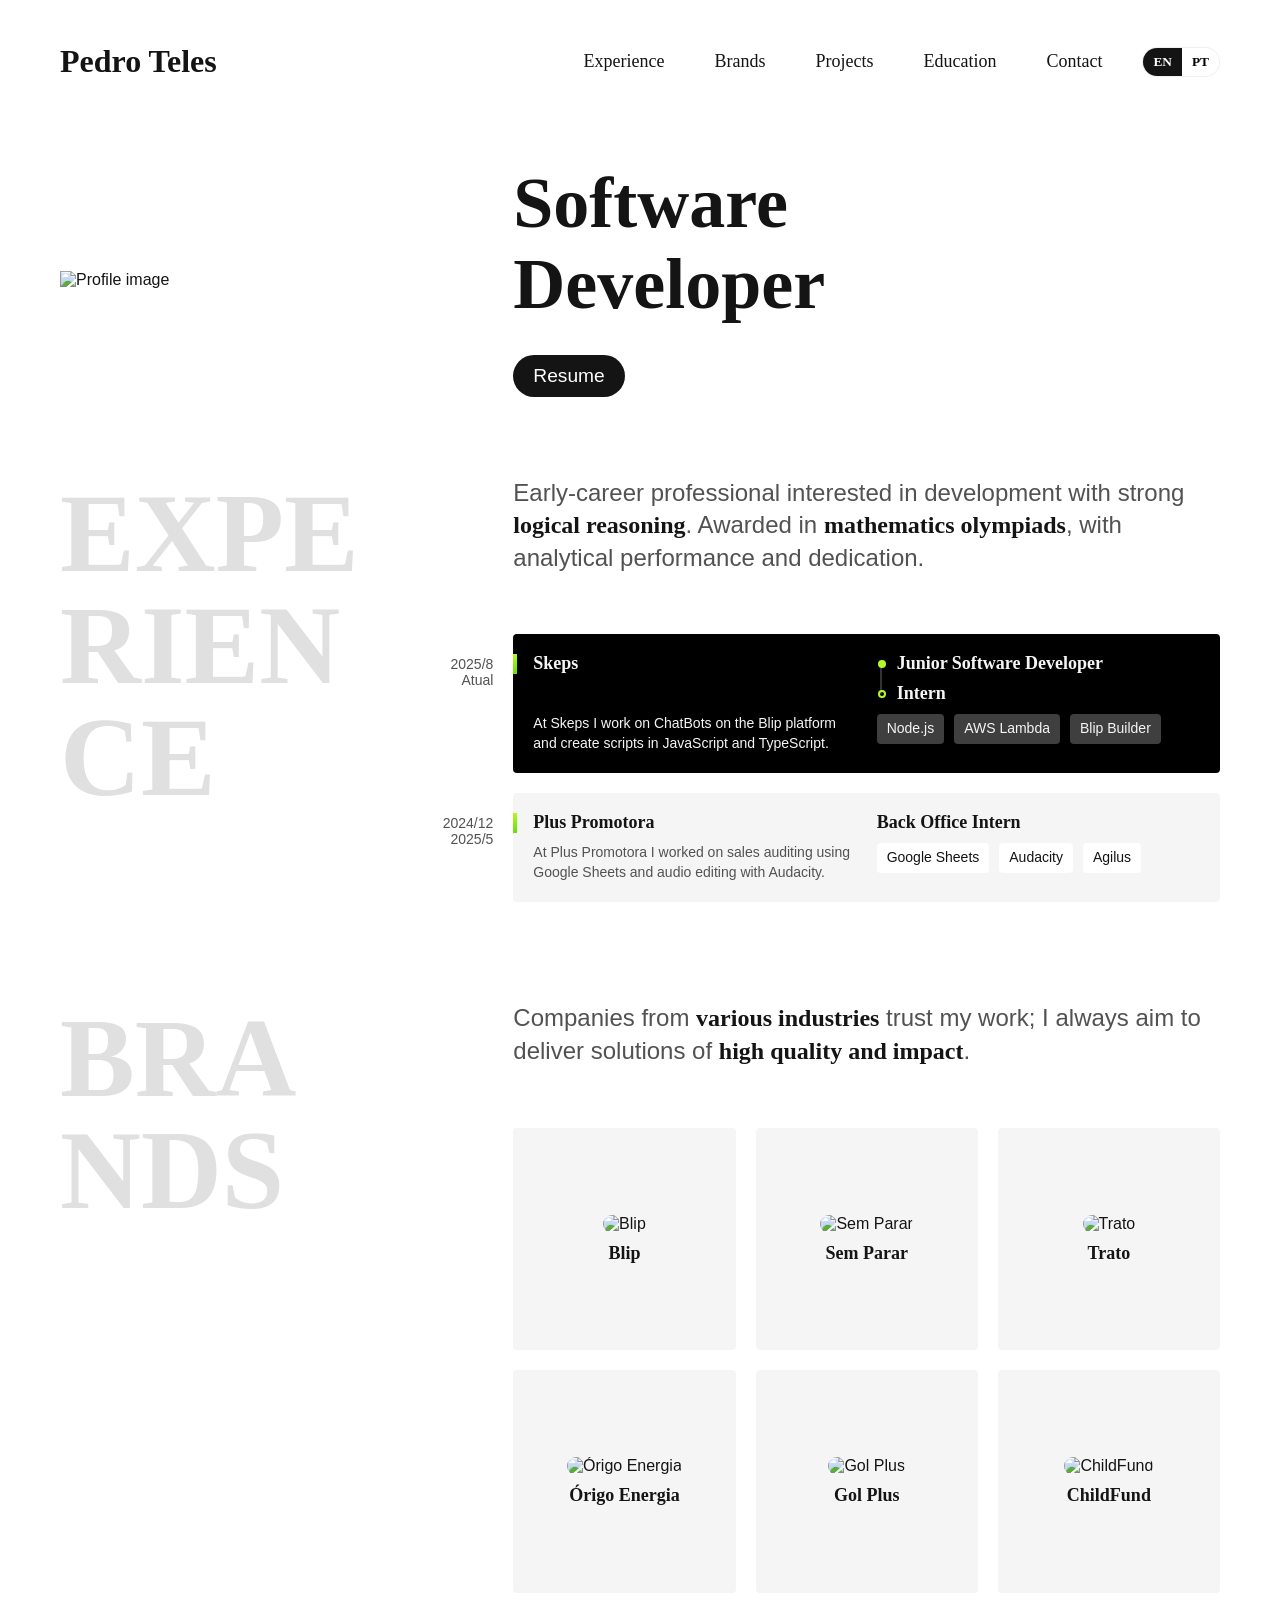
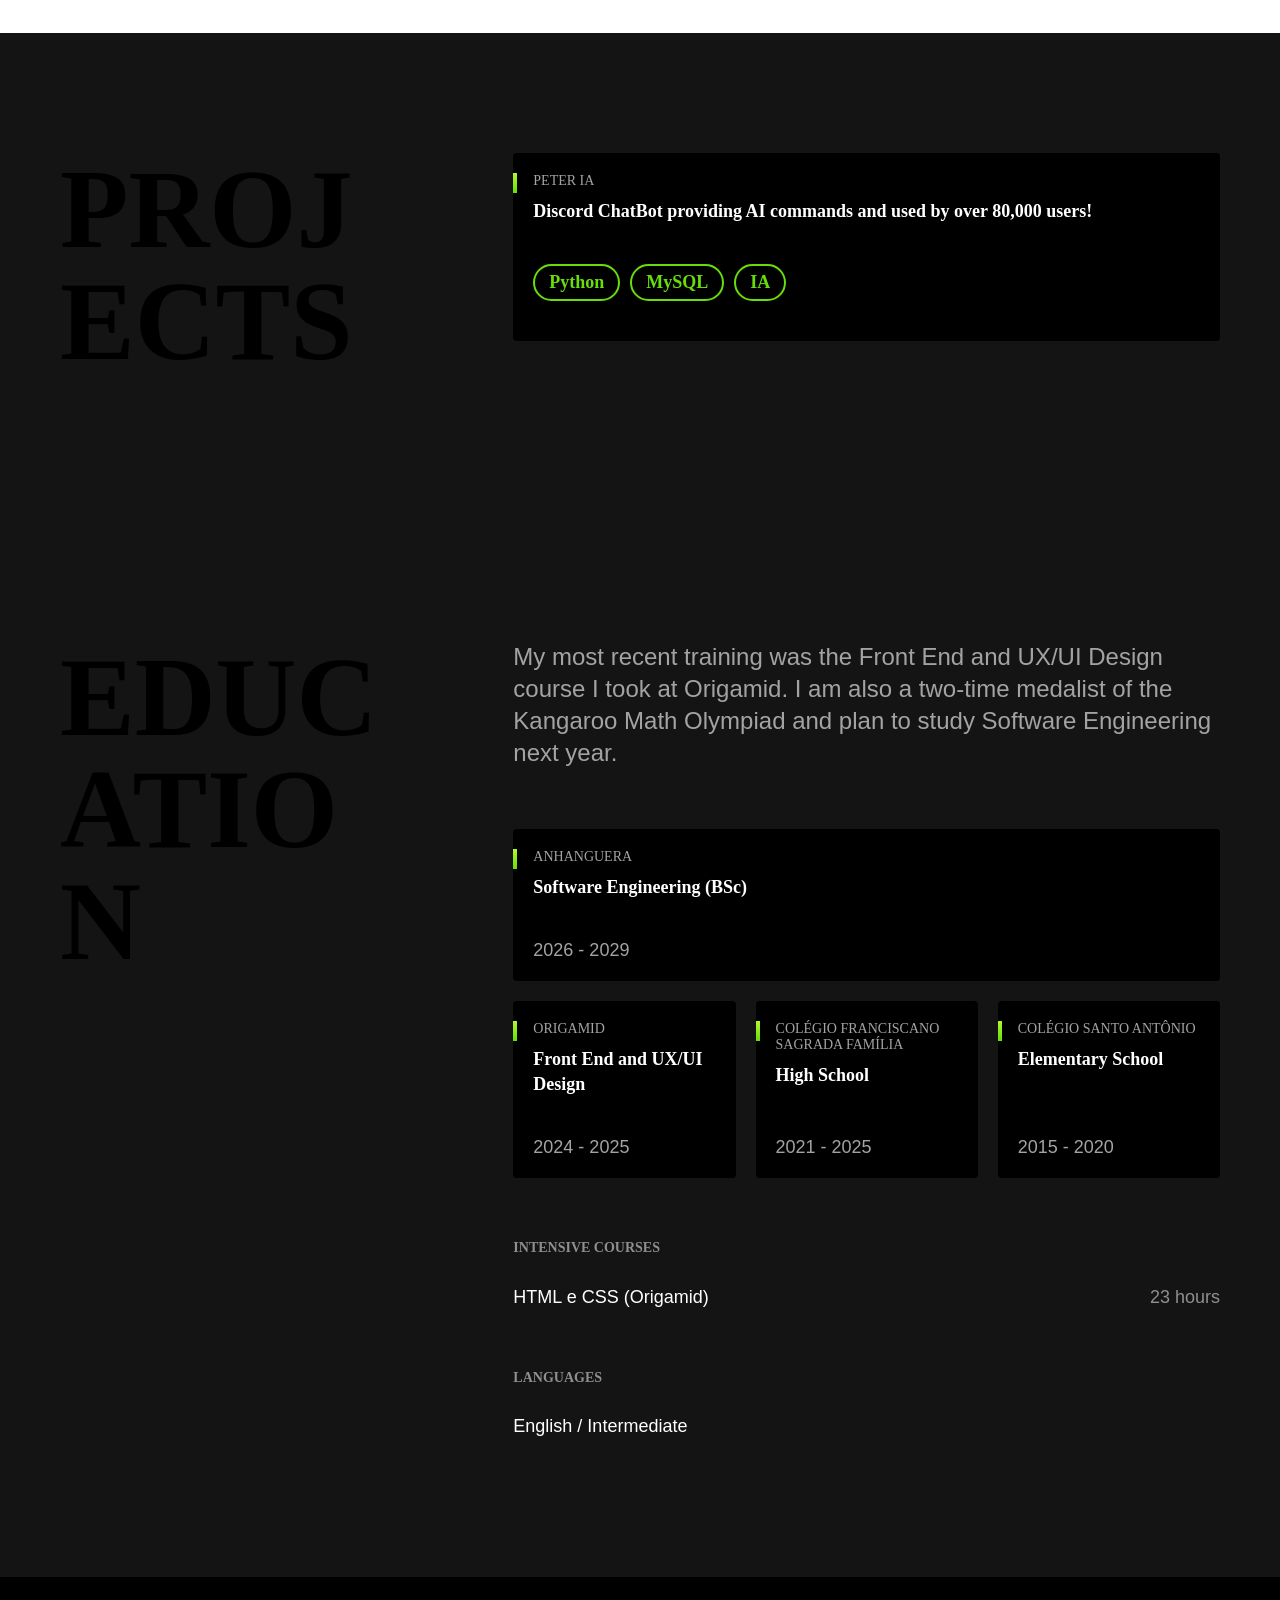
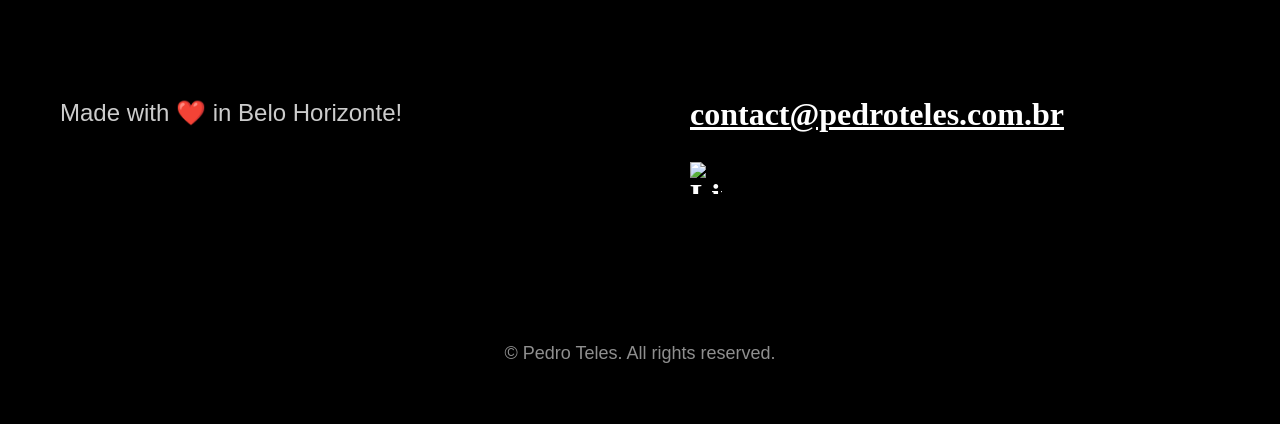
==== index.html @ 67219a02 "Add language toggle and translations" ====
<!DOCTYPE html>
<html>

<head>
    <meta charset="UTF-8">
    <meta name="viewport" content="width=device-width, initial-scale=1.0">
    <title>Pedro Teles | Software Developer</title>
    <link rel="stylesheet" href="css/style.min.css">

    <meta name="description" content="Software Developer. Awarded in math olympiads, with strong logical reasoning.">
    <link rel="icon" href="favicon.svg" type="image/svg+xml">

    <meta property="og:title" content="Pedro Teles | Software Developer">
    <meta property="og:description" content="Software Developer. Awarded in math olympiads, with strong logical reasoning.">
    <meta property="og:image" content="https://pedroteles.is-a.dev/img/perfil.png">
    <meta property="og:type" content="website">
    <meta property="og:url" content="https://pedroteles.is-a.dev/">
</head>

<body>
    <header class="header">
        <h1>Pedro Teles</h1>
        <div class="header-right">
            <nav>
                <ul class="nav-list">
                    <li>
                        <a href="#experiencia" data-i18n="nav.experience"><strong>Experience</strong></a>
                    </li>
                    <li>
                        <a href="#marcas" data-i18n="nav.brands"><strong>Brands</strong></a>
                    </li>
                    <li>
                        <a href="#projetos" data-i18n="nav.projects"><strong>Projects</strong></a>
                    </li>
                    <li>
                        <a href="#formacao" data-i18n="nav.education"><strong>Education</strong></a>
                    </li>
                    <li>
                        <a href="#contato" data-i18n="nav.contact"><strong>Contact</strong></a>
                    </li>
                </ul>
            </nav>
            <div class="lang-toggle" id="lang-toggle" role="group" aria-label="Language switch">
                <button class="lang-btn active" data-lang="en">EN</button>
                <button class="lang-btn" data-lang="pt">PT</button>
            </div>
        </div>
    </header>
    <main class="introducao container">
        <img src="img/perfil.png" alt="Profile image" loading="lazy">
        <div>
            <h1 data-i18n="main.title">Software<br>Developer</h1>
            <a href="https://drive.google.com/file/d/1AJS_WCPzaQ4J-WjJUVC1leOzjtqF3t0D/view" class="botao-principal" target="_blank" rel="noopener noreferrer" data-i18n="resume.button">Resume</a>
        </div>
    </main>
    <section class="experiencia container" id="experiencia" aria-label="Experience">
        <h2 class="subtitulo" data-i18n="experience.subtitle">Experience</h2>
        <div>
            <p class="experiencia-texto" data-i18n="experience.p1">Early-career professional interested in development with strong <strong>logical reasoning</strong>. Awarded in <strong>mathematics olympiads</strong>, with analytical performance and dedication.</p>
            <div class="empresa-par">
                <span class="empresa-par-ano">2025/8<span class="ano-separator"></span>Atual</span>
                <h3 class="empresa-par-titulo">Skeps</h3>
                <div class="cargos-lista">
                    <div class="cargo-item">
                        <span class="cargo-titulo" data-i18n="skeps.role1">Junior Software Developer</span>
                    </div>
                    <div class="cargo-item anterior">
                        <span class="cargo-titulo" data-i18n="skeps.role2">Developer</span>
                    </div>
                </div>
                <p class="empresa-par-texto" data-i18n="skeps.p">At Skeps I work on ChatBots on the Blip platform and create scripts in JavaScript and TypeScript.</p>
                <ul class="empresa-par-habilidades">
                    <li>Node.js</li>
                    <li>AWS Lambda</li>
                    <li>Blip Builder</li>
                </ul>
            </div>
            <div class="empresa-impar">
                <span class="empresa-impar-ano">2024/12<span class="ano-separator"></span>2025/5</span>
                <h3 class="empresa-impar-titulo">Plus Promotora</h3>
                <span class="empresa-impar-titulo" data-i18n="plus.role">Estagiário Back Office</span>
                <p class="empresa-impar-texto" data-i18n="plus.p">At Plus Promotora I worked on sales auditing using Google Sheets and audio editing with Audacity.</p>
                <ul class="empresa-impar-habilidades">
                    <li>Google Sheets</li>
                    <li>Audacity</li>
                    <li>Agilus</li>
                </ul>
            </div>
        </div>
    </section>
    <section class="marcas container" id="marcas" aria-label="Marcas">
        <h2 class="subtitulo" data-i18n="brands.subtitle">Brands</h2>
        <div class="marcas-container">
            <p class="marcas-texto" data-i18n="brands.p">Companies from <strong>various industries</strong> trust my work; I always aim to deliver solutions of <strong>high quality and impact</strong>.</p>
            <ul class="marcas-lista">
                <li>
                    <img src="img/brands/blip.png" alt="Blip">
                    <p>Blip</p>
                </li>
                <li>
                    <img src="img/brands/semparar.png" alt="Sem Parar">
                    <p>Sem Parar</p>
                </li>
                <li>
                    <img src="img/brands/trato.png" alt="Trato">
                    <p>Trato</p>
                </li>
                <li>
                    <img src="img/brands/origoenergia.png" alt="Órigo Energia">
                    <p>Órigo Energia</p>
                </li>
                <li>
                    <img src="img/brands/golplus.png" alt="Gol Plus">
                    <p>Gol Plus</p>
                </li>
                <li>
                    <img src="img/brands/childfund.png" alt="ChildFund">
                    <p>ChildFund</p>
                </li>
            </ul>
        </div>
    </section>
    <section class="projetos" id="projetos" aria-label="Formação">
        <div class="projetos-container container">
            <h2 class="subtitulo" data-i18n="projects.subtitle">Projects</h2>
            <div>
                <ul class="projetos-lista">
                    <li class="projetos-item">
                        <span class="projetos-nome">Peter IA</span>
                        <h3 class="projetos-curso" data-i18n="project.peter.desc">Discord ChatBot providing AI commands and used by over 80,000 users!</h3>
                        <div class="projetos-linguagens">
                            <span class="projetos-linguagem">Python</span>
                            <span class="projetos-linguagem">MySQL</span>
                            <span class="projetos-linguagem">IA</span>
                        </div>
                        <a href="https://peteria.xyz" target="_blank" rel="noopener noreferrer"
                            class="projetos-site-link">
                            <img src="img/link.png" alt="Ícone de site" class="projetos-site-icon">
                        </a>
                    </li>
                </ul>
            </div>
        </div>
    </section>
    <section class="formacao" id="formacao" aria-label="Formação">
        <div class="formacao-container container">
            <h2 class="subtitulo" data-i18n="education.subtitle">Education</h2>
            <div>
                <p class="formacao-texto" data-i18n="formation.p">My most recent training was the Front End and UX/UI Design course I took at Origamid. I am also a two-time medalist of the Kangaroo Math Olympiad and plan to study Software Engineering next year.</p>
                <ul class="formacao-lista">
                    <li class="formacao-item anhanguera">
                        <span class="formacao-nome">Anhanguera</span>
                        <h3 class="formacao-curso">Software Engineering (BSc)</h3>
                        <span class="formacao-ano">2026 - 2029</span>
                    </li>
                    <li class="formacao-item">
                        <span class="formacao-nome">Origamid</span>
                        <h3 class="formacao-curso">Front End and UX/UI Design</h3>
                        <span class="formacao-ano">2024 - 2025</span>
                    </li>
                    <li class="formacao-item">
                        <span class="formacao-nome">Colégio Franciscano Sagrada Família</span>
                        <h3 class="formacao-curso" data-i18n="education.highschool">Ensino Médio</h3>
                        <span class="formacao-ano">2021 - 2025</span>
                    </li>
                    <li class="formacao-item">
                        <span class="formacao-nome">Colégio Santo Antônio</span>
                        <h3 class="formacao-curso" data-i18n="education.elementary">Ensino Fundamental</h3>
                        <span class="formacao-ano">2015 - 2020</span>
                    </li>
                </ul>

                <div class="formacao-extra">
                    <div class="cursos">
                        <h3 data-i18n="courses.title">Intensive Courses</h3>
                        <ul>
                            <li>HTML e CSS (Origamid) <span data-i18n="course.hours">23 horas</span></li>
                        </ul>
                    </div>
                    <div class="idiomas">
                        <h3 data-i18n="languages.title">Languages</h3>
                        <ul>
                            <li data-i18n="language.english">English <span>/ Intermediate</span></li>
                        </ul>
                    </div>
                </div>
            </div>
        </div>
    </section>
    <footer class="footer" id="contato">
        <div class="footer-container">
            <p class="footer-texto" data-i18n="footer.made">Made with ❤️ in Belo Horizonte!</p>
            <ul class="footer-contato">
                <li><a href="mailto:contato@pedroteles.com.br" data-i18n="contact.email">contato@pedroteles.com.br</a></li>
                <li><a href="https://www.linkedin.com/in/pedrotelesh" target="_blank"><img src="img/linkedin.svg" alt="LinkedIn"></a></li>
            </ul>
            <p class="footer-copy" data-i18n="footer.copy">© <span id="ano-atual"></span> Pedro Teles. All rights reserved.</p>
        </div>
    </footer>
    <script src="js/lang.js"></script>
    <script>
        document.getElementById('ano-atual').innerText = new Date().getFullYear();
    </script>
</body>

</html>
---- css/style.min.css ----
html{scroll-behavior:smooth}@font-face{font-family:Wittgenstein;src:url('../font/Wittgenstein.ttf') format('truetype');font-weight:400;font-style:normal}@font-face{font-family:'Fira Sans';src:url('../font/FiraSans-Regular.ttf') format('truetype');font-weight:400;font-style:normal}*{box-sizing:border-box}body{margin:0;font-family:"Fira Sans",Arial,sans-serif;color:#141414}.cargo-titulo,.empresa-impar-ano::before,.empresa-impar-titulo,.empresa-par-ano::before,.empresa-par-titulo,.footer-contato li,.formacao-nome,.marcas-lista p,.projetos-linguagem,.projetos-nome,b,h1,h2,h3,strong{font-family:Wittgenstein,serif}h1,h2,h3,p{margin:0}ul{margin:0;padding:0;list-style:none}img{max-width:100%;height:auto;display:block}a{text-decoration:none;color:inherit}.container{max-width:1200px;padding:40px 20px;margin:0 auto;display:grid;grid-template-columns:1fr 2fr;gap:100px}.subtitulo{font-size:7rem;word-break:break-all;line-height:1;text-transform:uppercase;max-width:6ch}@media (max-width:768px){.subtitulo{font-size:3rem;word-break:keep-all;line-height:1;text-transform:capitalize;max-width:initial!important}.container{grid-template-columns:1fr;gap:40px}}.header{max-width:1200px;padding:40px 20px;display:flex;justify-content:space-between;align-items:center;margin:0 auto}.nav-list{display:flex;flex-wrap:wrap;gap:10px;justify-content:center}.nav-list a{font-family:Wittgenstein,serif;font-size:1.125rem;line-height:1.3;padding:10px 20px;display:block;position:relative}.nav-list a::after{content:'';display:block;height:2px;width:0;background:#141414;margin-top:4px;transition:.3s;position:absolute;bottom:0;left:20px}.nav-list a:hover::after{width:calc(100% - 40px)}@media (max-width:768px){.header{flex-direction:column;gap:40px;padding:20px}.header a{background-color:#f5f5f5;border-radius:4px}}.introducao{align-items:center}.introducao h1{font-size:4.5rem;line-height:1.125;margin-bottom:30px;position:relative}.introducao h1::before{content:'';z-index:-1;display:block;width:130px;height:100px;position:absolute;top:-15px;left:-40px;background:url('../img/detalhe.svg') no-repeat center}.introducao p{font-size:1.4rem;color:#525252}.botao-principal{display:inline-block;padding:10px 20px;background-color:#141414;color:#fff;border-radius:2rem;font-size:1.2rem;transition:background-color .3s ease}.botao-principal:hover{background-color:#333;transform:scale(1.05);transition:all .3s ease}@media (max-width:1000px){.introducao h1{font-size:3rem}}@media (max-width:768px){.introducao{grid-template-columns:repeat(2,1fr);gap:40px}.introducao h1{font-size:2rem}.introducao h1::before{width:30px;height:10px;left:0}}@media (max-width:468px){.introducao{grid-template-columns:1fr}.introducao img{display:none}}.experiencia .subtitulo{color:#e0e0e0}.experiencia-texto{font-size:1.5rem;line-height:1.333;margin-bottom:60px;max-width:60ch;color:#525252}.experiencia-texto strong{color:#141414}.empresa-impar{display:grid;grid-template-columns:repeat(2,1fr);padding:20px;background:#f5f5f5;margin-bottom:20px;border-radius:4px;position:relative;gap:10px 20px}.empresa-impar::before{content:"";display:block;width:4px;height:20px;background:linear-gradient(#b6f829,#67dd0a);position:absolute;top:20px}.empresa-impar-ano{position:absolute;top:22px;left:-100px;color:#525252;font-size:.875rem;text-align:right;width:80px}.empresa-impar-titulo{font-size:1.125rem;line-height:1.1;font-weight:700}.empresa-impar-texto{font-size:.875rem;color:#525252;line-height:1.4}.empresa-impar-habilidades{display:flex;flex-wrap:wrap;gap:10px;align-content:start}.empresa-impar-habilidades li{font-size:.875rem;line-height:1.4;border-radius:4px;background:#fff;padding:5px 10px}.empresa-par{display:grid;grid-template-columns:repeat(2,1fr);padding:20px;background:#000;margin-bottom:20px;border-radius:4px;position:relative;gap:10px 20px}.empresa-par::before{content:"";display:block;width:4px;height:20px;background:linear-gradient(#b6f829,#67dd0a);position:absolute;top:20px}.empresa-par-ano{position:absolute;top:22px;left:-100px;color:#525252;font-size:.875rem;text-align:right;width:80px}.empresa-par-titulo{font-size:1.125rem;line-height:1.1;font-weight:700;color:#f5f5f5}.empresa-par-texto{font-size:.875rem;color:#f5f5f5;line-height:1.4}.empresa-par-habilidades{display:flex;flex-wrap:wrap;gap:10px;align-content:start}.empresa-par-habilidades li{font-size:.875rem;line-height:1.4;border-radius:4px;color:#f5f5f5;background:#3f3f3f;padding:5px 10px}.ano-separator{display:block}@media (max-width:768px){.ano-separator{display:inline}.ano-separator::before{content:" - "}.experiencia{grid-template-columns:1fr;gap:40px}.experiencia .subtitulo{color:#141414}.experiencia-texto{font-size:1.25rem}.empresa-impar-ano{position:initial;order:1;width:initial;text-align:start}.empresa-impar-ano::before{content:"Ano:";color:#141414;font-weight:700;margin-right:5px}.empresa-par-ano{position:initial;order:1;width:initial;color:#f5f5f5;text-align:start}.empresa-par-ano::before{content:"Ano:";color:#f5f5f5;font-weight:700;margin-right:5px}}@media (max-width:468px){.empresa-impar{grid-template-columns:1fr}.empresa-par{grid-template-columns:1fr}}.cargos-lista{display:flex;flex-direction:column;gap:10px;position:relative;padding-left:20px}.cargo-item{position:relative;display:flex;align-items:flex-start}.cargo-item::before{content:'';position:absolute;left:-19px;top:6px;width:4px;height:4px;background:#b6f829;border-radius:50%;border:2px solid #b6f829;box-sizing:content-box;z-index:1}.cargo-item:not(:last-child)::after{content:'';position:absolute;left:-16.5px;top:10px;height:calc(100% + 10px);width:2px;background:#333}.cargo-item.anterior::before{background:0 0}.cargo-titulo{font-size:1.125rem;font-weight:700;color:#f5f5f5;line-height:1.1}.marcas .subtitulo{max-width:5ch;color:#e0e0e0}.marcas-texto{font-size:1.5rem;line-height:1.333;margin-bottom:60px;max-width:60ch;color:#525252}.marcas-texto strong{color:#141414}.marcas-lista{display:grid;grid-template-columns:repeat(3,minmax(0,1fr));gap:20px;margin-top:40px;padding:0;width:100%}.marcas-lista li{background:#f5f5f5;padding:20px;border-radius:4px;display:flex;flex-direction:column;align-items:center;justify-content:center;aspect-ratio:1;text-align:center}.marcas-lista img{margin-bottom:10px;border-radius:12px;max-width:100%;height:auto;object-fit:cover;margin-left:auto;margin-right:auto}.marcas-lista p{font-size:1.125rem;font-weight:600;color:#141414}@media (max-width:768px){.marcas-lista{grid-template-columns:repeat(2,minmax(0,1fr));gap:10px}.marcas-lista li{padding:10px}.marcas-lista img{max-width:100%}.marcas-lista p{font-size:1rem;word-break:break-word}.marcas .subtitulo{color:#141414}}.formacao-container{padding:120px 20px;position:relative}.formacao-container::after{content:"";display:block;width:130px;height:100px;background:url('../img/detalhe.svg') no-repeat center;position:absolute;bottom:-50px;left:20px}.formacao{background:#141414;color:#fff}.formacao .subtitulo{max-width:6ch;color:#000}.formacao-texto{font-size:1.5rem;line-height:1.333;margin-bottom:60px;max-width:60ch;color:#a3a3a3}.formacao-texto strong{color:#fff}.formacao-lista{display:flex;flex-wrap:wrap;gap:20px;margin-bottom:60px}.formacao-item{flex:1;background:#000;padding:20px;border-radius:4px;display:flex;flex-direction:column}.formacao-item.anhanguera{flex:1 1 100%}.formacao-nome{font-size:.875rem;text-transform:uppercase;color:#a3a3a3;margin-bottom:10px;position:relative}.formacao-nome::before{content:"";display:block;width:4px;height:20px;background:linear-gradient(#b6f829,#67dd0a);position:absolute;left:-20px}.formacao-curso{flex:1;font-size:1.125rem;line-height:1.4;margin-bottom:40px}.formacao-ano{font-size:1.125rem;color:#a3a3a3}.cursos{margin-bottom:60px}.formacao-extra h3{font-size:.875rem;line-height:1.4;color:#8f8f8f;text-transform:uppercase;margin-bottom:30px;position:relative}.formacao-extra h3::before{content:"";display:block;width:24px;height:24px;position:absolute;left:-36px;top:-4px}.cursos h3::before{background:url('../img/cursos.svg') no-repeat center center}.idiomas h3::before{background:url('../img/idiomas.svg') no-repeat center center}.formacao-extra li{font-size:1.125rem;line-height:1.1;margin-bottom:20px}.formacao-extra span{color:#8f8f8f}.cursos li{display:flex;justify-content:space-between}@media (max-width:768px){.container{grid-template-columns:1fr;padding:60px 20px;gap:40px}.formacao .subtitulo{color:#fff}.formacao-texto{font-size:1.125rem}.formacao-extra h3::before{position:initial;margin-bottom:10px}}.projetos-container{padding:120px 20px;position:relative}.projetos{background:#141414;color:#fff}.projetos .subtitulo{max-width:6ch;color:#000}.projetos-texto{font-size:1.5rem;line-height:1.333;margin-bottom:60px;max-width:60ch;color:#a3a3a3}.projetos-texto strong{color:#fff}.projetos-lista{display:flex;flex-wrap:wrap;gap:20px;margin-bottom:60px}.projetos-item{flex:1;background:#000;padding:20px;border-radius:4px;display:flex;flex-direction:column}.projetos-nome{font-size:.875rem;text-transform:uppercase;color:#a3a3a3;margin-bottom:10px;position:relative}.projetos-nome::before{content:"";display:block;width:4px;height:20px;background:linear-gradient(#b6f829,#67dd0a);position:absolute;left:-20px}.projetos-curso{flex:1;font-size:1.125rem;line-height:1.4;margin-bottom:40px}.projetos-ano{font-size:1.125rem;color:#a3a3a3}@media (max-width:768px){.container{grid-template-columns:1fr;padding:60px 20px;gap:40px}.projetos .subtitulo{color:#fff}.projetos-texto{font-size:1.125rem}}.projetos-linguagens{display:flex;flex-wrap:wrap;gap:10px;margin-bottom:20px}.projetos-linguagem{display:inline-flex;background:0 0;color:#67dd0a;font-size:1.125rem;font-weight:700;border-radius:999px;padding:6px 14px;border:2px solid #67dd0a;transition:all .3s;cursor:pointer}.projetos-linguagem:hover{background:#67dd0a;color:#141414}.projetos-site-link{position:absolute;top:20px;right:20px}.projetos-site-link .projetos-site-icon{width:20px;height:20px;opacity:0;pointer-events:none;transition:opacity .3s}.projetos-item{position:relative}.projetos-item:hover .projetos-site-icon{opacity:1;pointer-events:auto}.footer{background:#000}.footer-container{max-width:1200px;padding:120px 20px 60px 20px;margin:0 auto;display:grid;grid-template-columns:repeat(2,1fr);gap:100px;align-items:start}.footer-texto{font-size:1.5rem;line-height:1.333;color:#ccc}.footer-contato li{font-weight:700;font-size:2rem;line-height:1.1;color:#fff;margin-bottom:30px}.footer-contato li a{text-decoration:underline}.footer-contato img{width:32px;height:32px;display:inline-block}.footer-copy{grid-column:1/-1;justify-self:center;font-size:1.125rem;color:#8f8f8f}@media (max-width:768px){.footer-container{grid-template-columns:1fr;gap:40px}.footer-texto{font-size:1.2rem}.footer-contato li{font-size:1.5rem;justify-self:center}.footer-copy{font-size:1rem}}

/* Language toggle styles */
.header-right{display:flex;align-items:center;gap:20px}
.lang-toggle{display:inline-flex;border-radius:999px;overflow:hidden;border:1px solid rgba(0,0,0,.06);background:#fff}
.lang-toggle .lang-btn{padding:6px 10px;border:0;background:transparent;cursor:pointer;font-weight:700;font-family:Wittgenstein,serif}
.lang-toggle .lang-btn.active{background:#141414;color:#fff}
@media (max-width:768px){.header-right{gap:12px}.lang-toggle{transform:scale(.95)}}
@media (max-width:768px){
	.header-right{flex-direction:column;align-items:center;width:100%}
	.lang-toggle{order:-1;margin-bottom:8px}
	.nav-list{width:100%;justify-content:center}
}
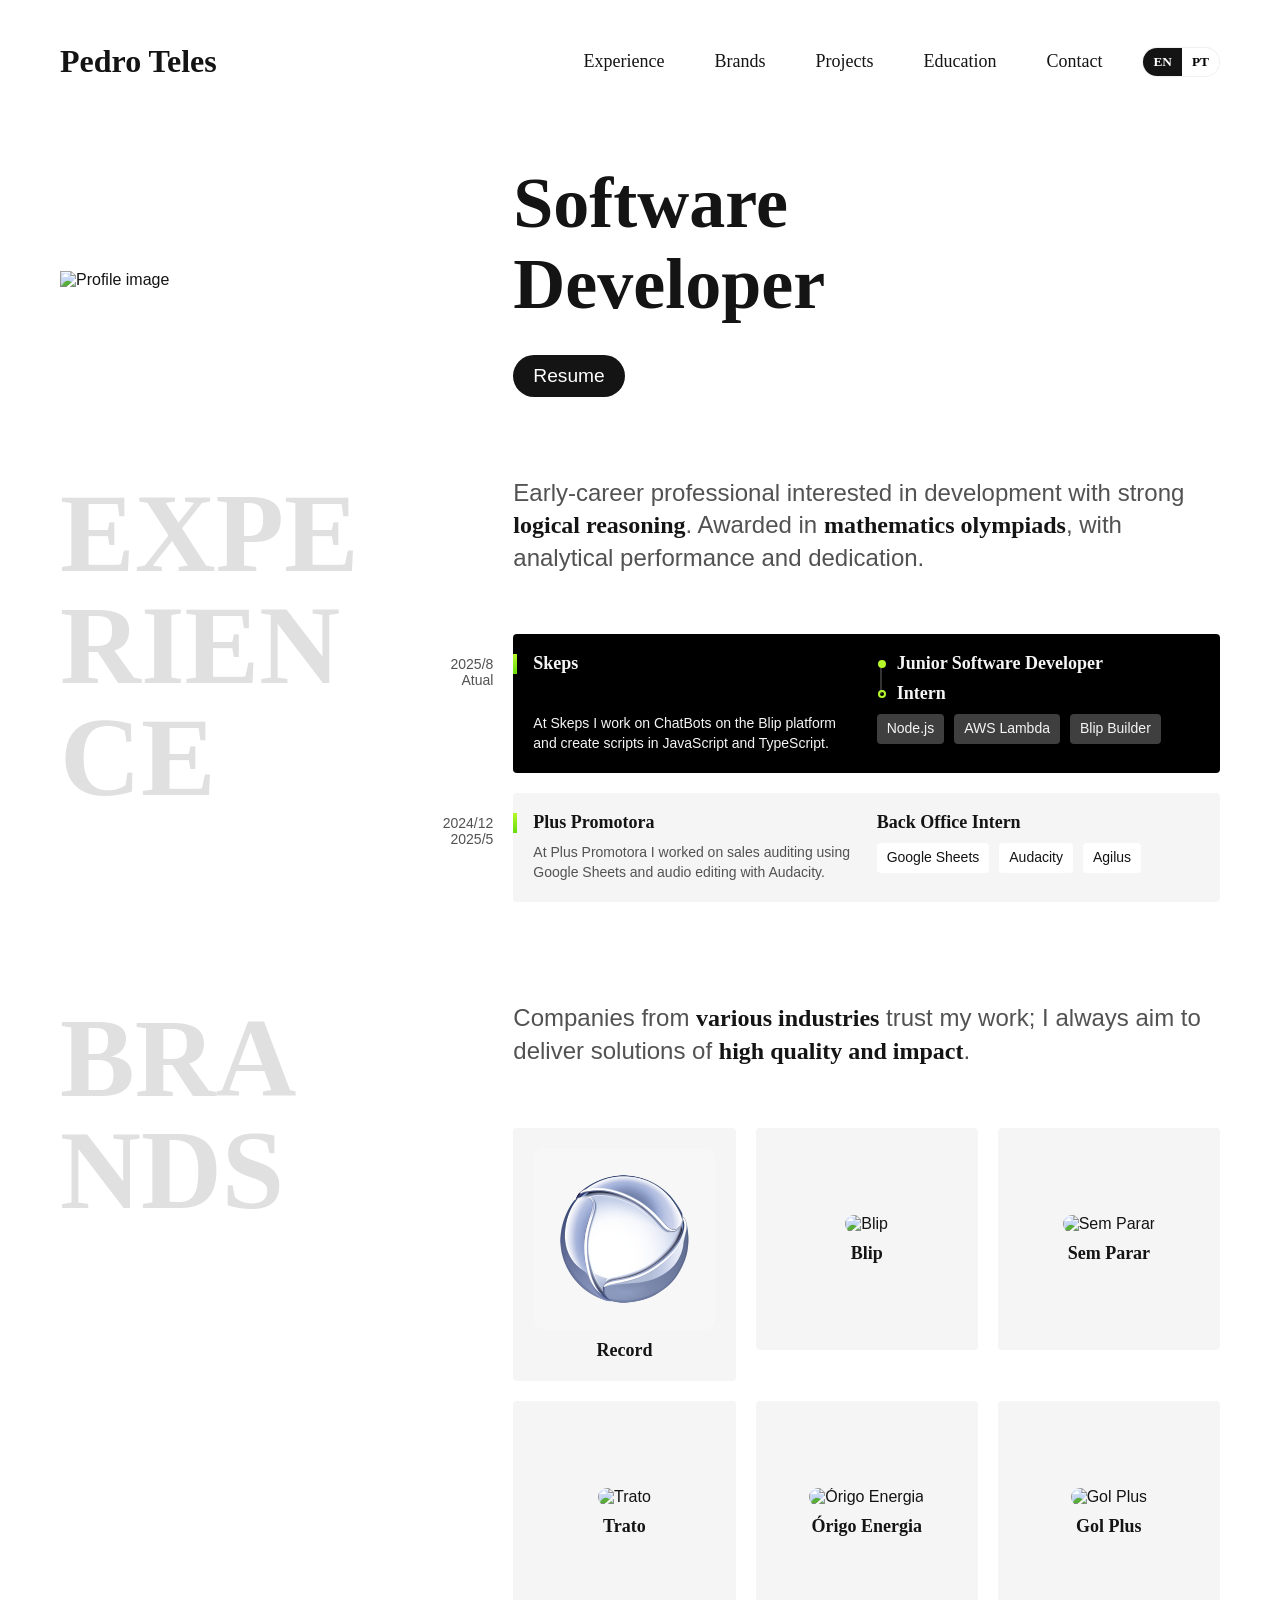
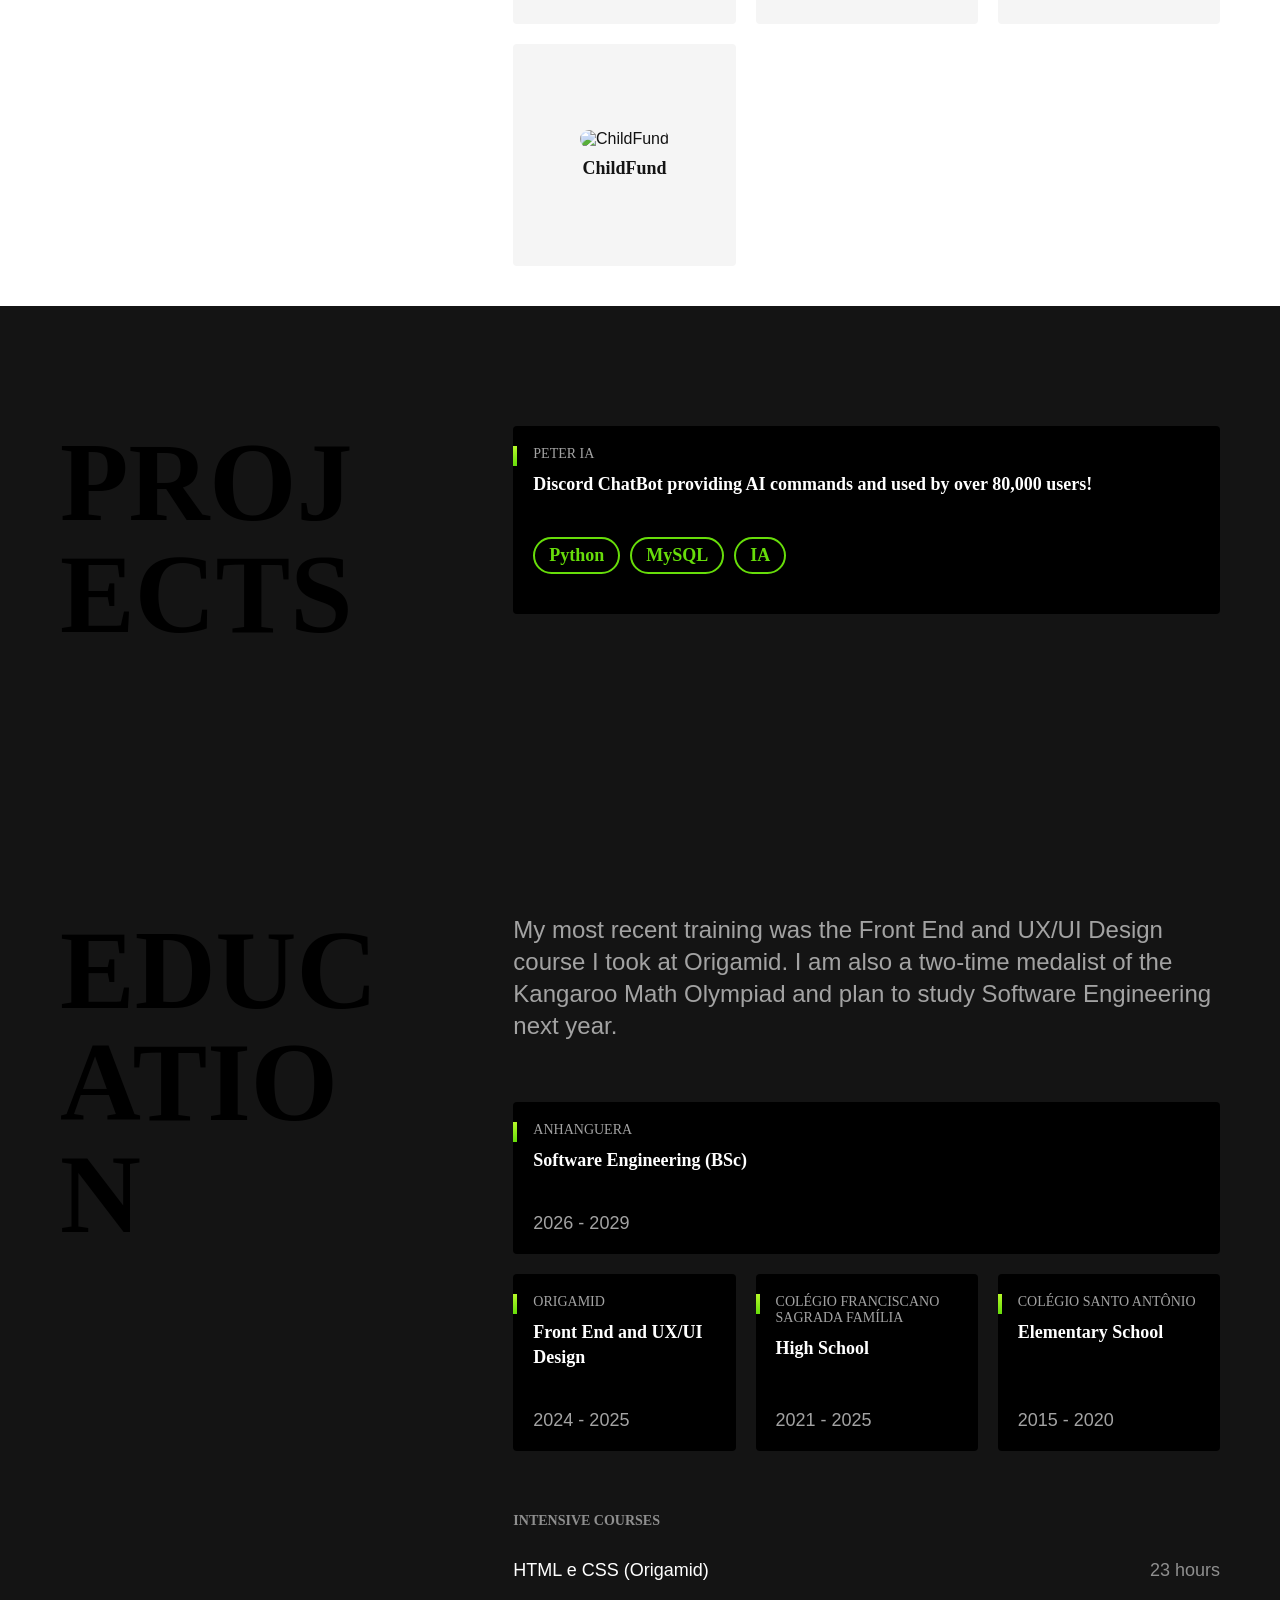
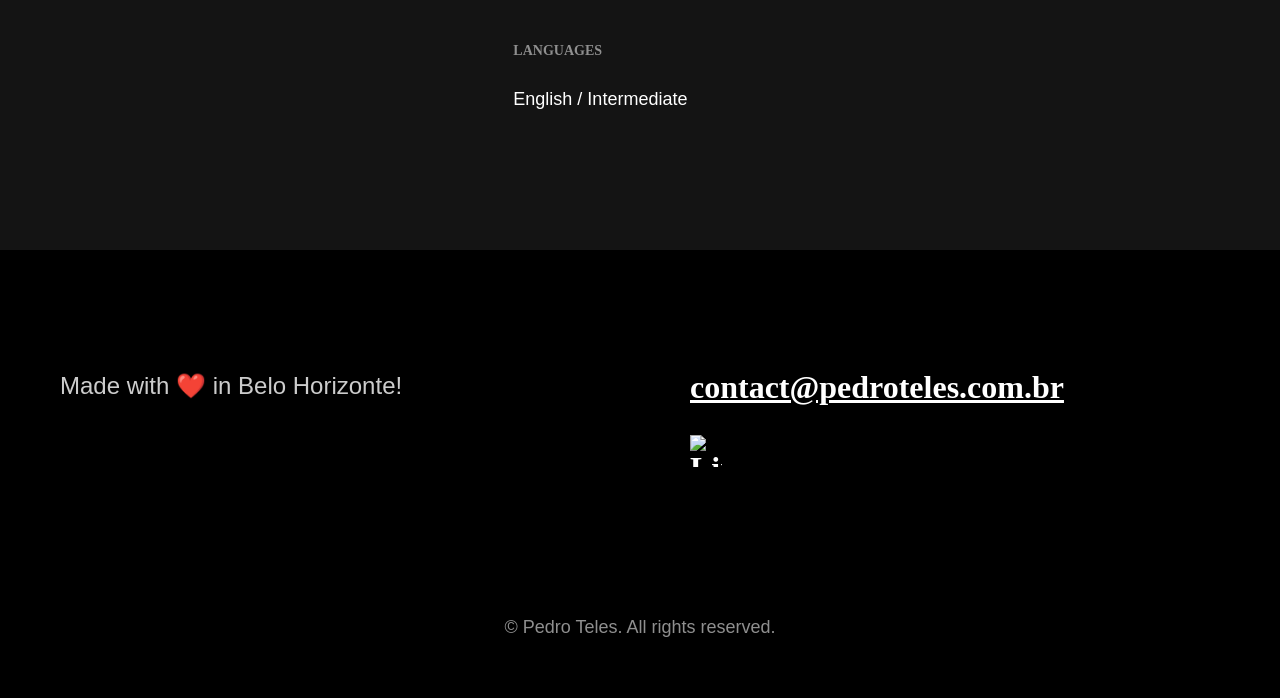
==== commit 74ab36e4: "Restore added brand: Record (keep language toggle)" ====
--- a/index.html
+++ b/index.html
@@ -93,6 +93,10 @@
         <div class="marcas-container">
             <p class="marcas-texto" data-i18n="brands.p">Companies from <strong>various industries</strong> trust my work; I always aim to deliver solutions of <strong>high quality and impact</strong>.</p>
             <ul class="marcas-lista">
+                <li>
+                    <img src="img/brands/record.png" alt="Record">
+                    <p>Record</p>
+                </li>
                 <li>
                     <img src="img/brands/blip.png" alt="Blip">
                     <p>Blip</p>
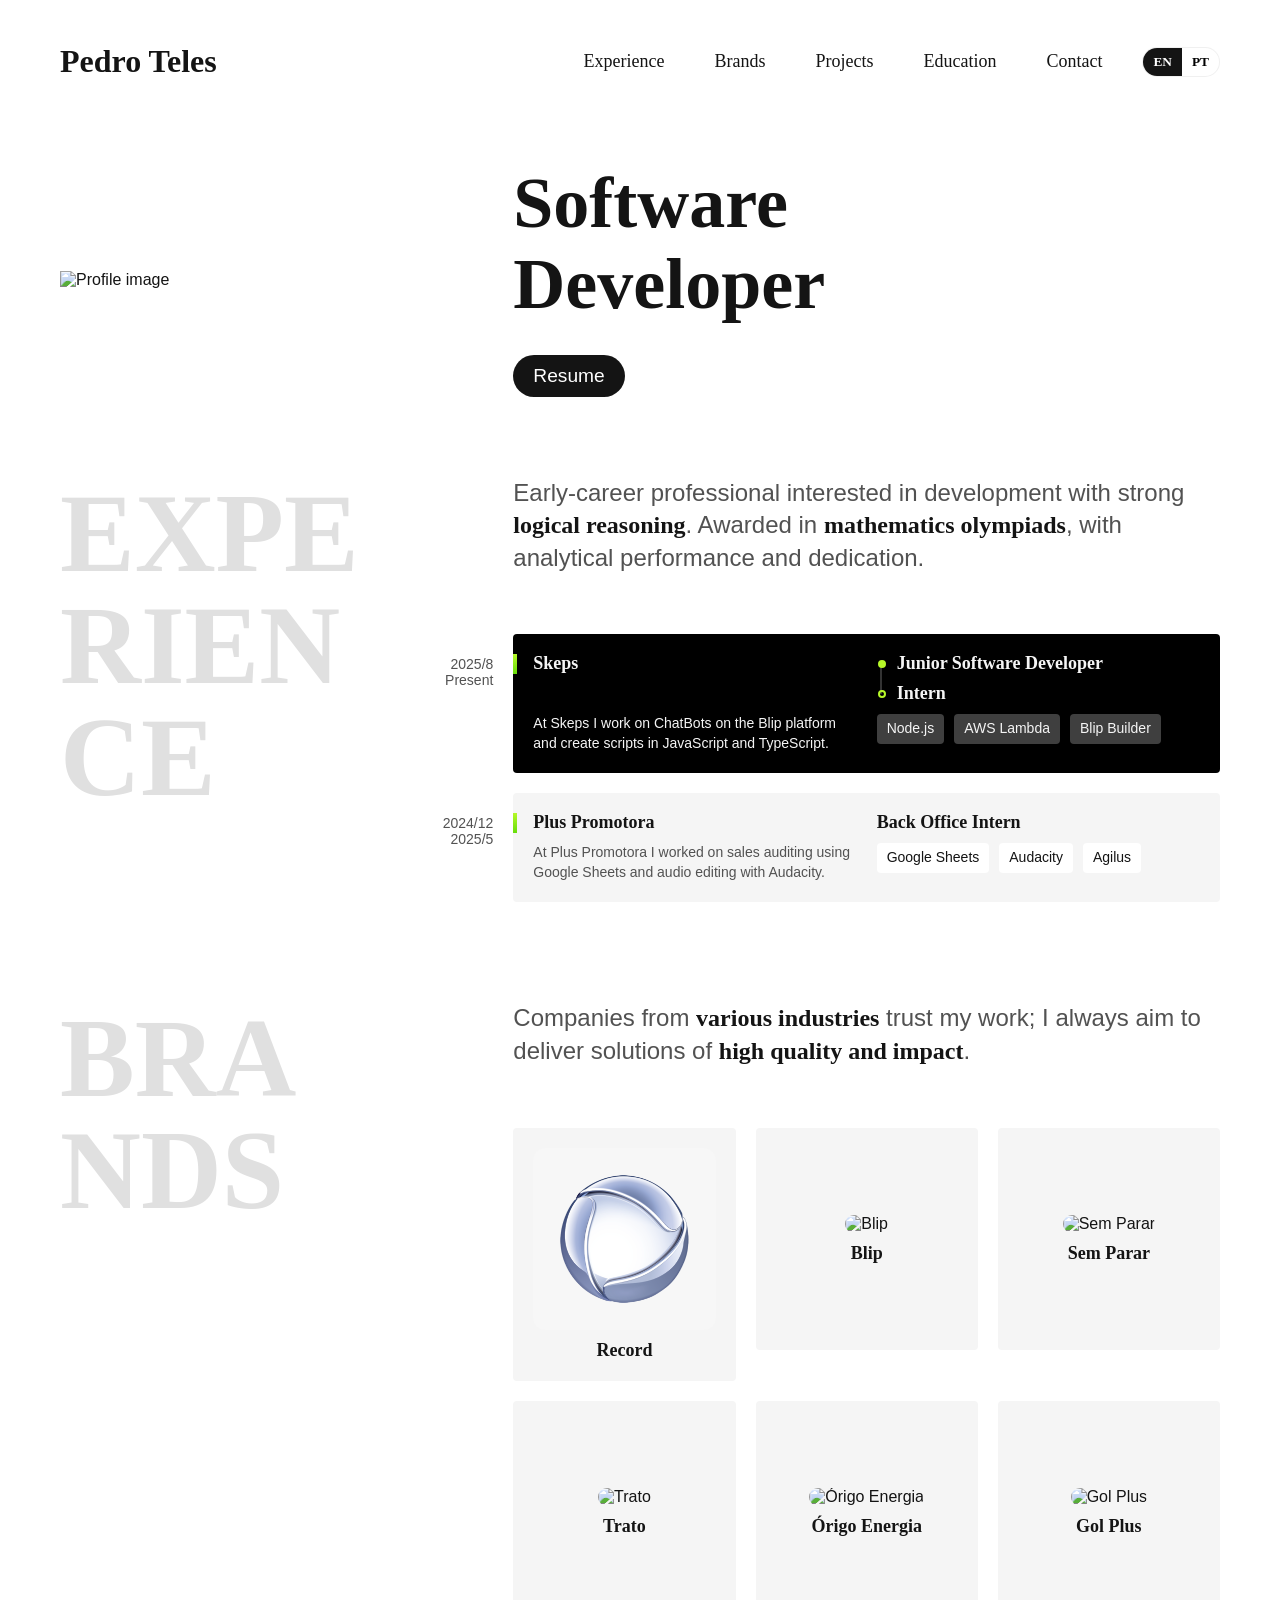
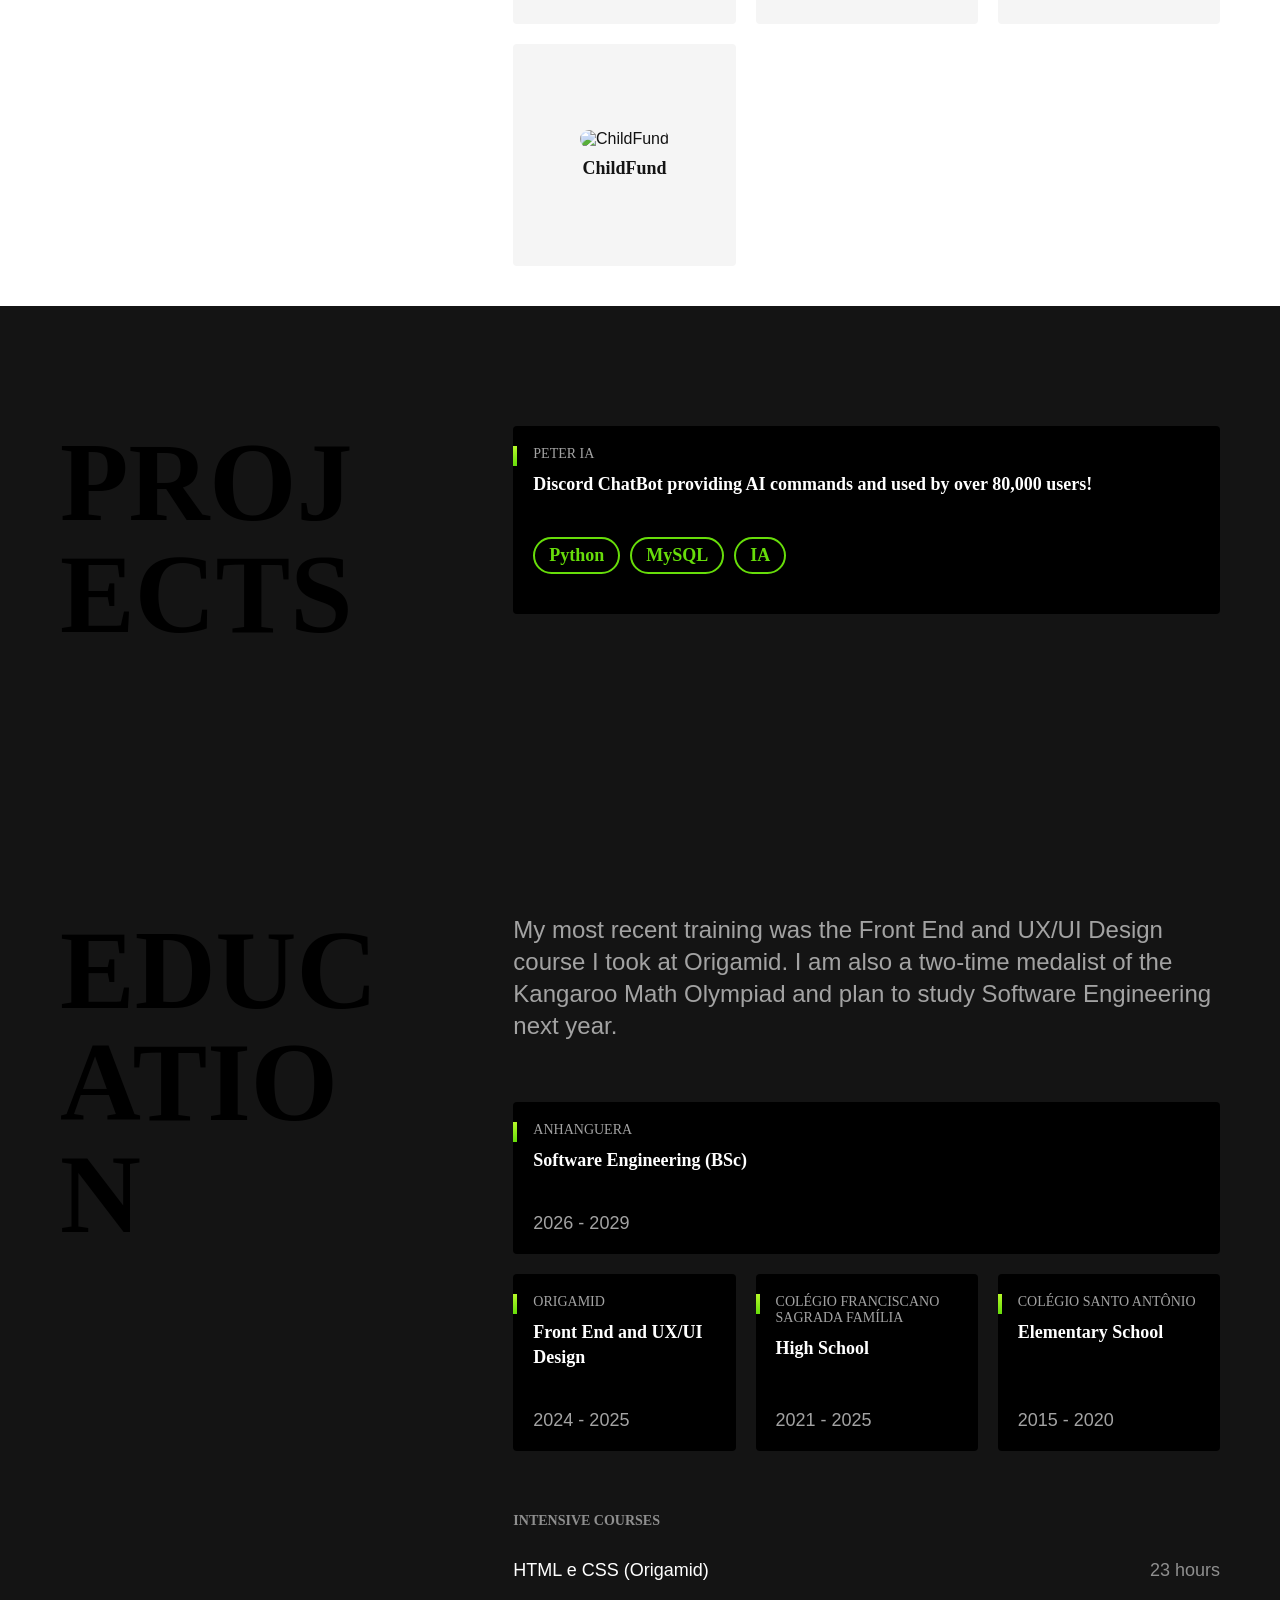
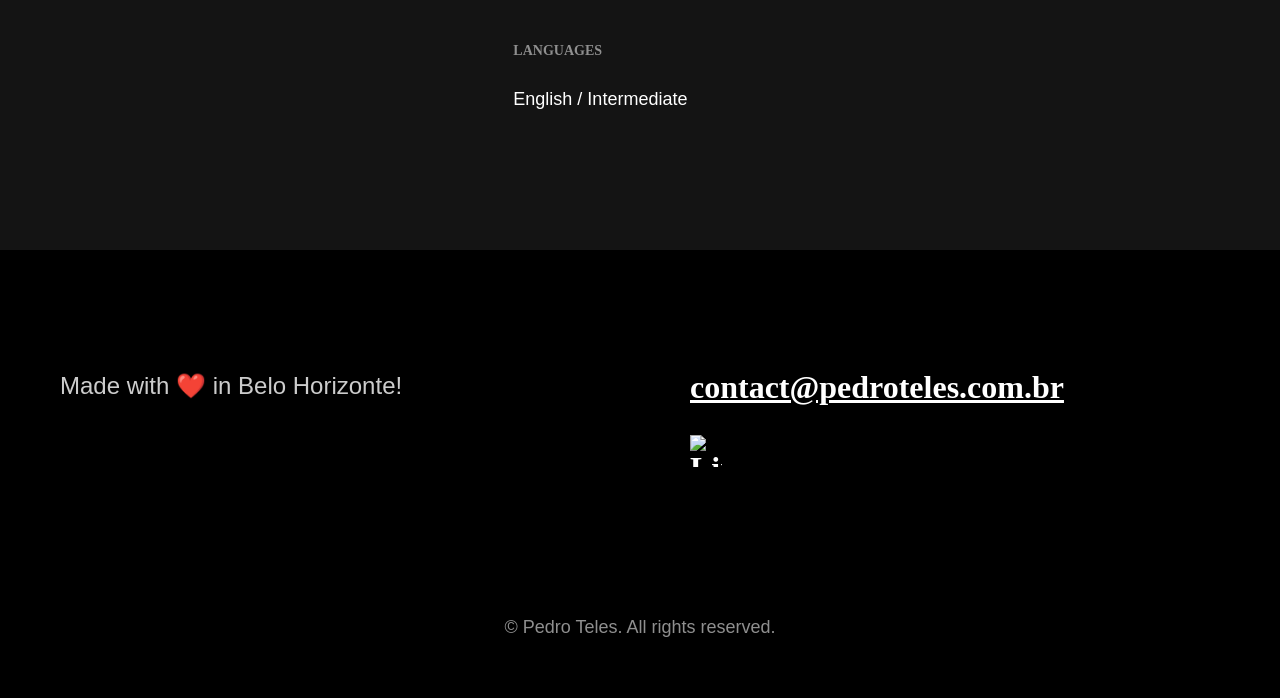
==== commit 98c5814a: "Translate 'Atual' -> 'Present' and add translation key" ====
--- a/index.html
+++ b/index.html
@@ -58,7 +58,7 @@
         <div>
             <p class="experiencia-texto" data-i18n="experience.p1">Early-career professional interested in development with strong <strong>logical reasoning</strong>. Awarded in <strong>mathematics olympiads</strong>, with analytical performance and dedication.</p>
             <div class="empresa-par">
-                <span class="empresa-par-ano">2025/8<span class="ano-separator"></span>Atual</span>
+                <span class="empresa-par-ano">2025/8<span class="ano-separator"></span><span data-i18n="date.current">Present</span></span>
                 <h3 class="empresa-par-titulo">Skeps</h3>
                 <div class="cargos-lista">
                     <div class="cargo-item">
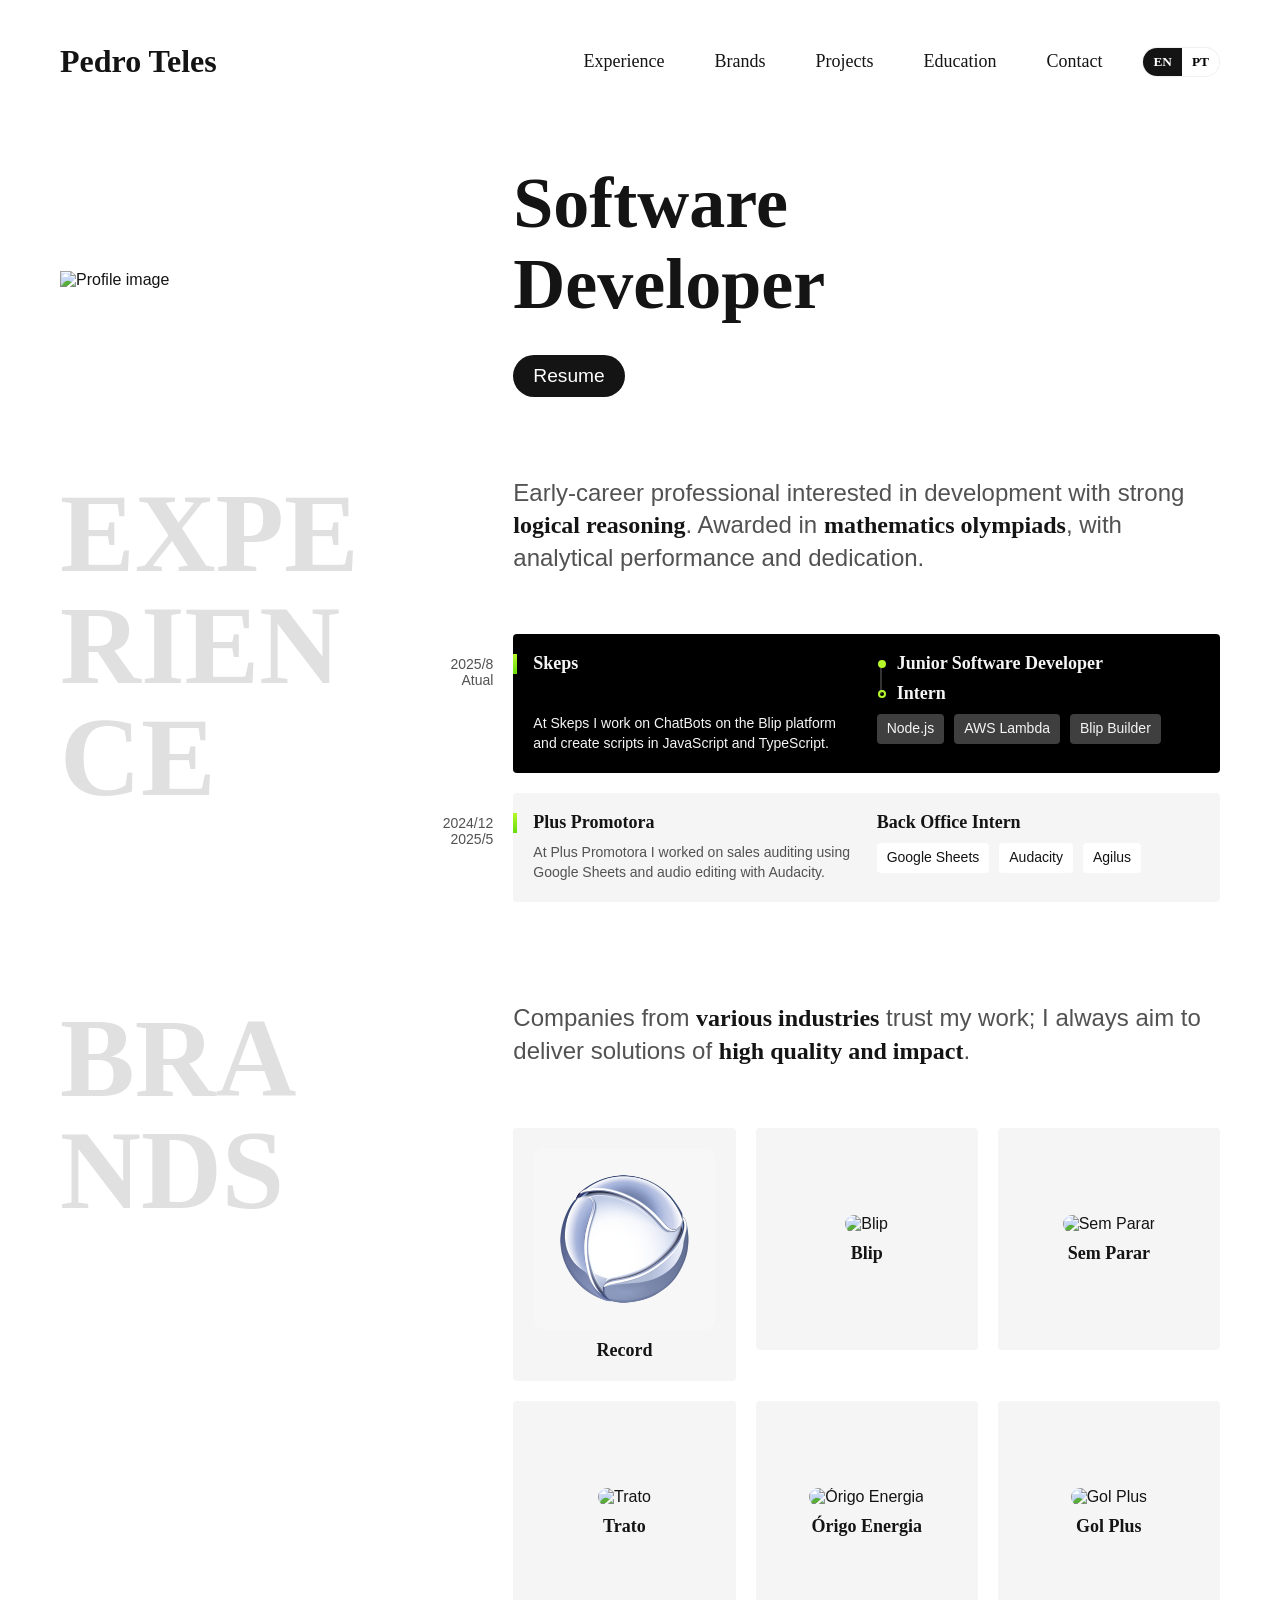
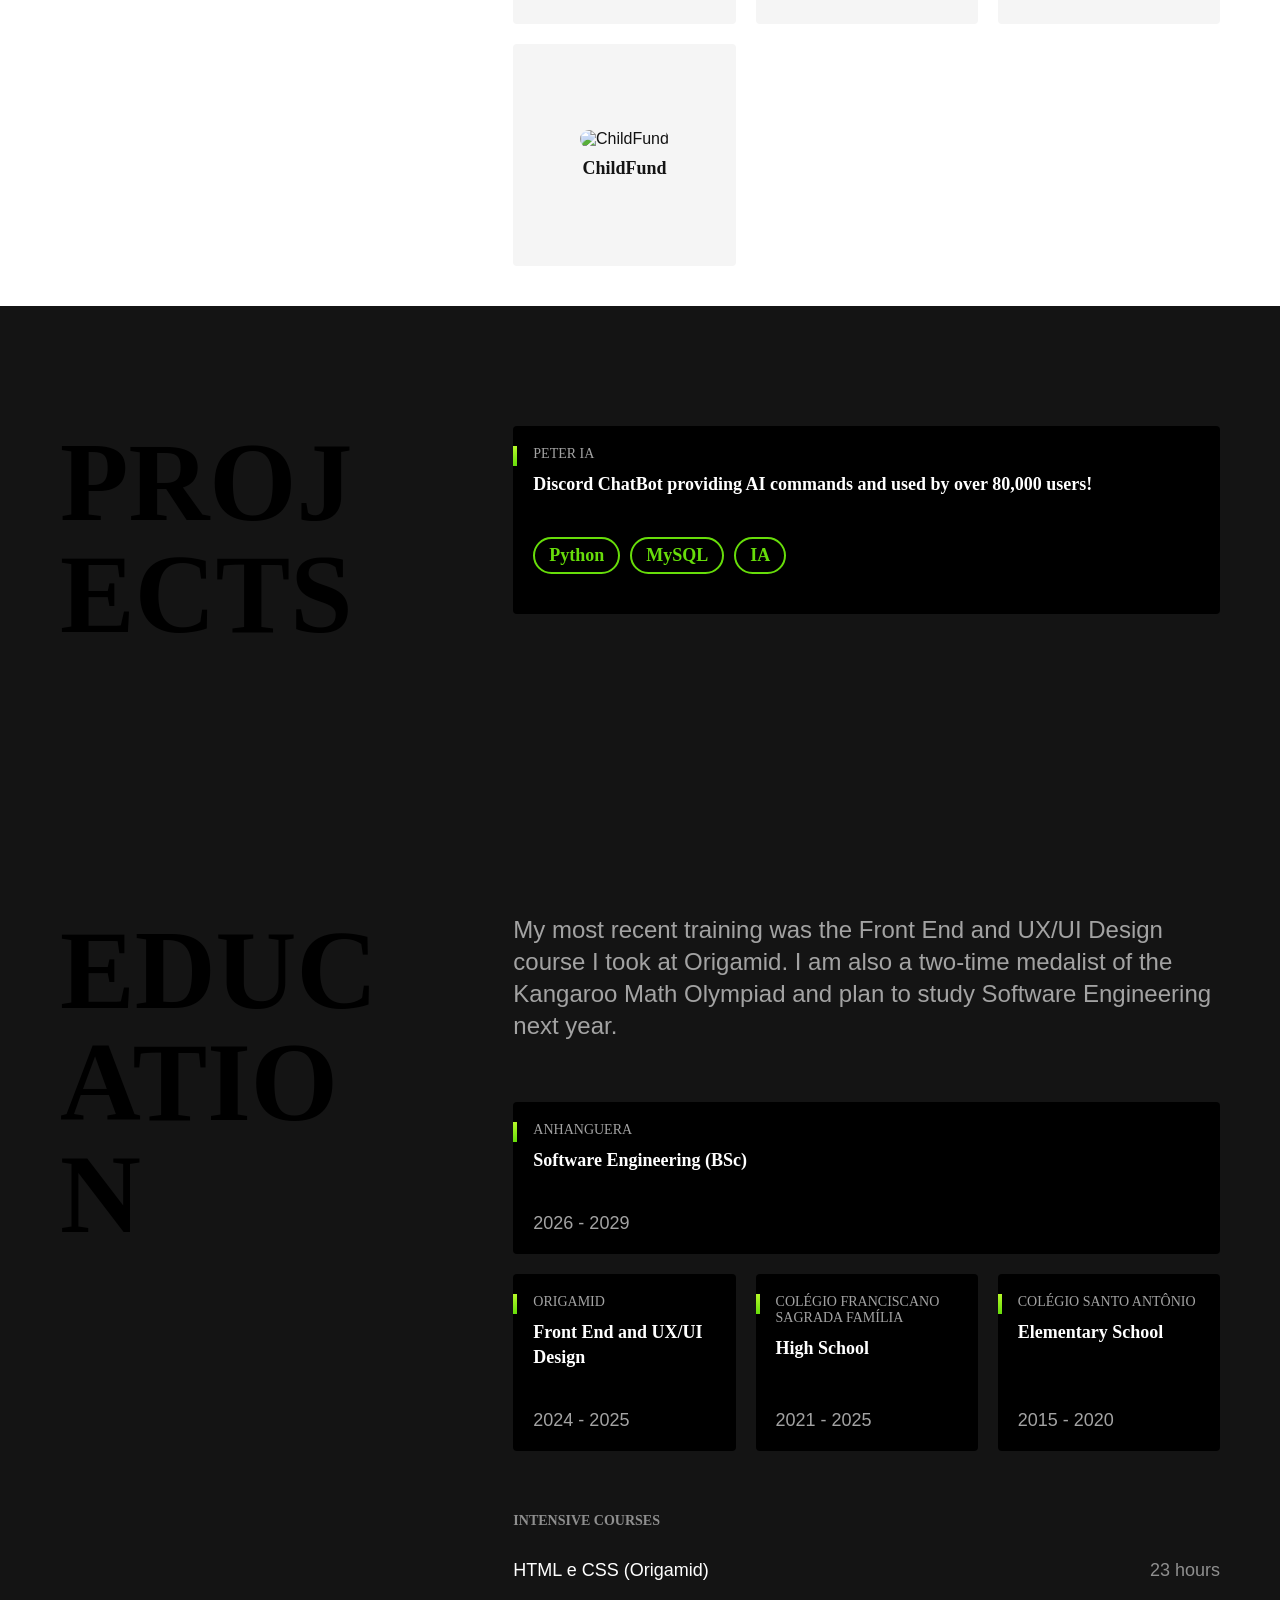
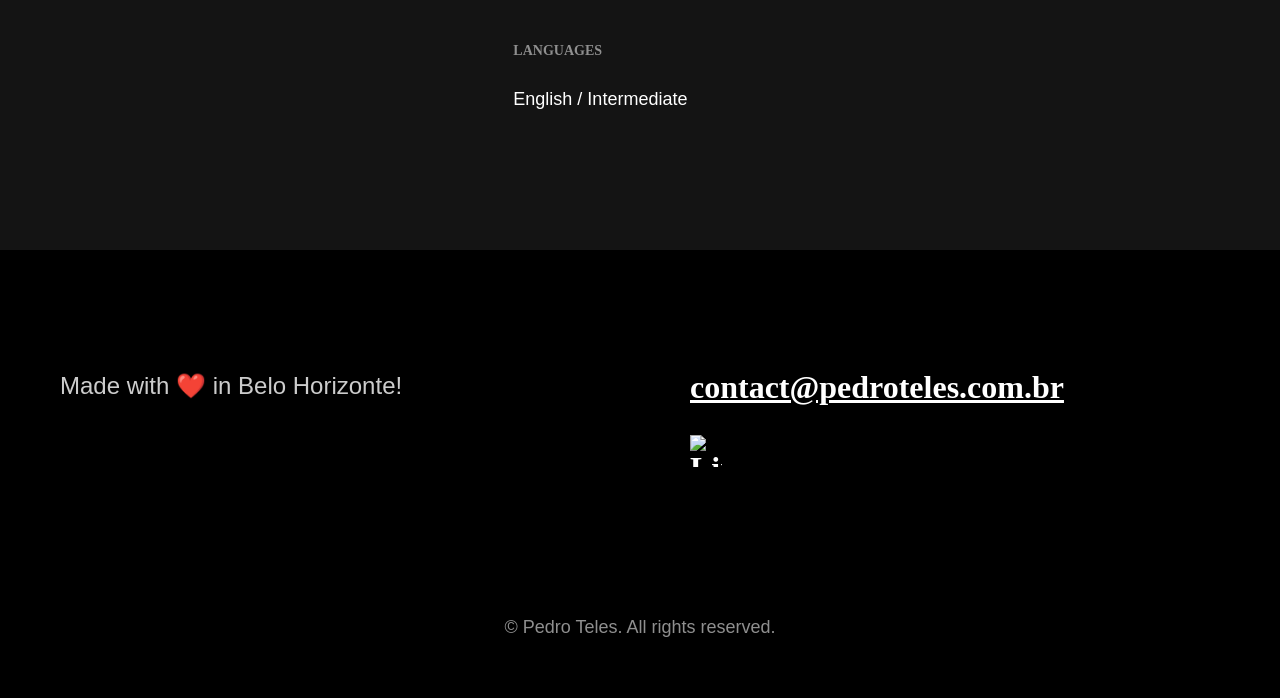
==== commit 56752fc5: "Make mobile 'Ano' label translatable via CSS var and update JS" ====
--- a/index.html
+++ b/index.html
@@ -6,6 +6,12 @@
     <meta name="viewport" content="width=device-width, initial-scale=1.0">
     <title>Pedro Teles | Software Developer</title>
     <link rel="stylesheet" href="css/style.min.css">
+    <style>
+        :root{--year-label:"Year:"}
+        @media (max-width:768px){
+            .empresa-impar-ano::before, .empresa-par-ano::before{content:var(--year-label) !important}
+        }
+    </style>
 
     <meta name="description" content="Software Developer. Awarded in math olympiads, with strong logical reasoning.">
     <link rel="icon" href="favicon.svg" type="image/svg+xml">
@@ -58,7 +64,7 @@
         <div>
             <p class="experiencia-texto" data-i18n="experience.p1">Early-career professional interested in development with strong <strong>logical reasoning</strong>. Awarded in <strong>mathematics olympiads</strong>, with analytical performance and dedication.</p>
             <div class="empresa-par">
-                <span class="empresa-par-ano">2025/8<span class="ano-separator"></span><span data-i18n="date.current">Present</span></span>
+                <span class="empresa-par-ano">2025/8<span class="ano-separator"></span>Atual</span>
                 <h3 class="empresa-par-titulo">Skeps</h3>
                 <div class="cargos-lista">
                     <div class="cargo-item">
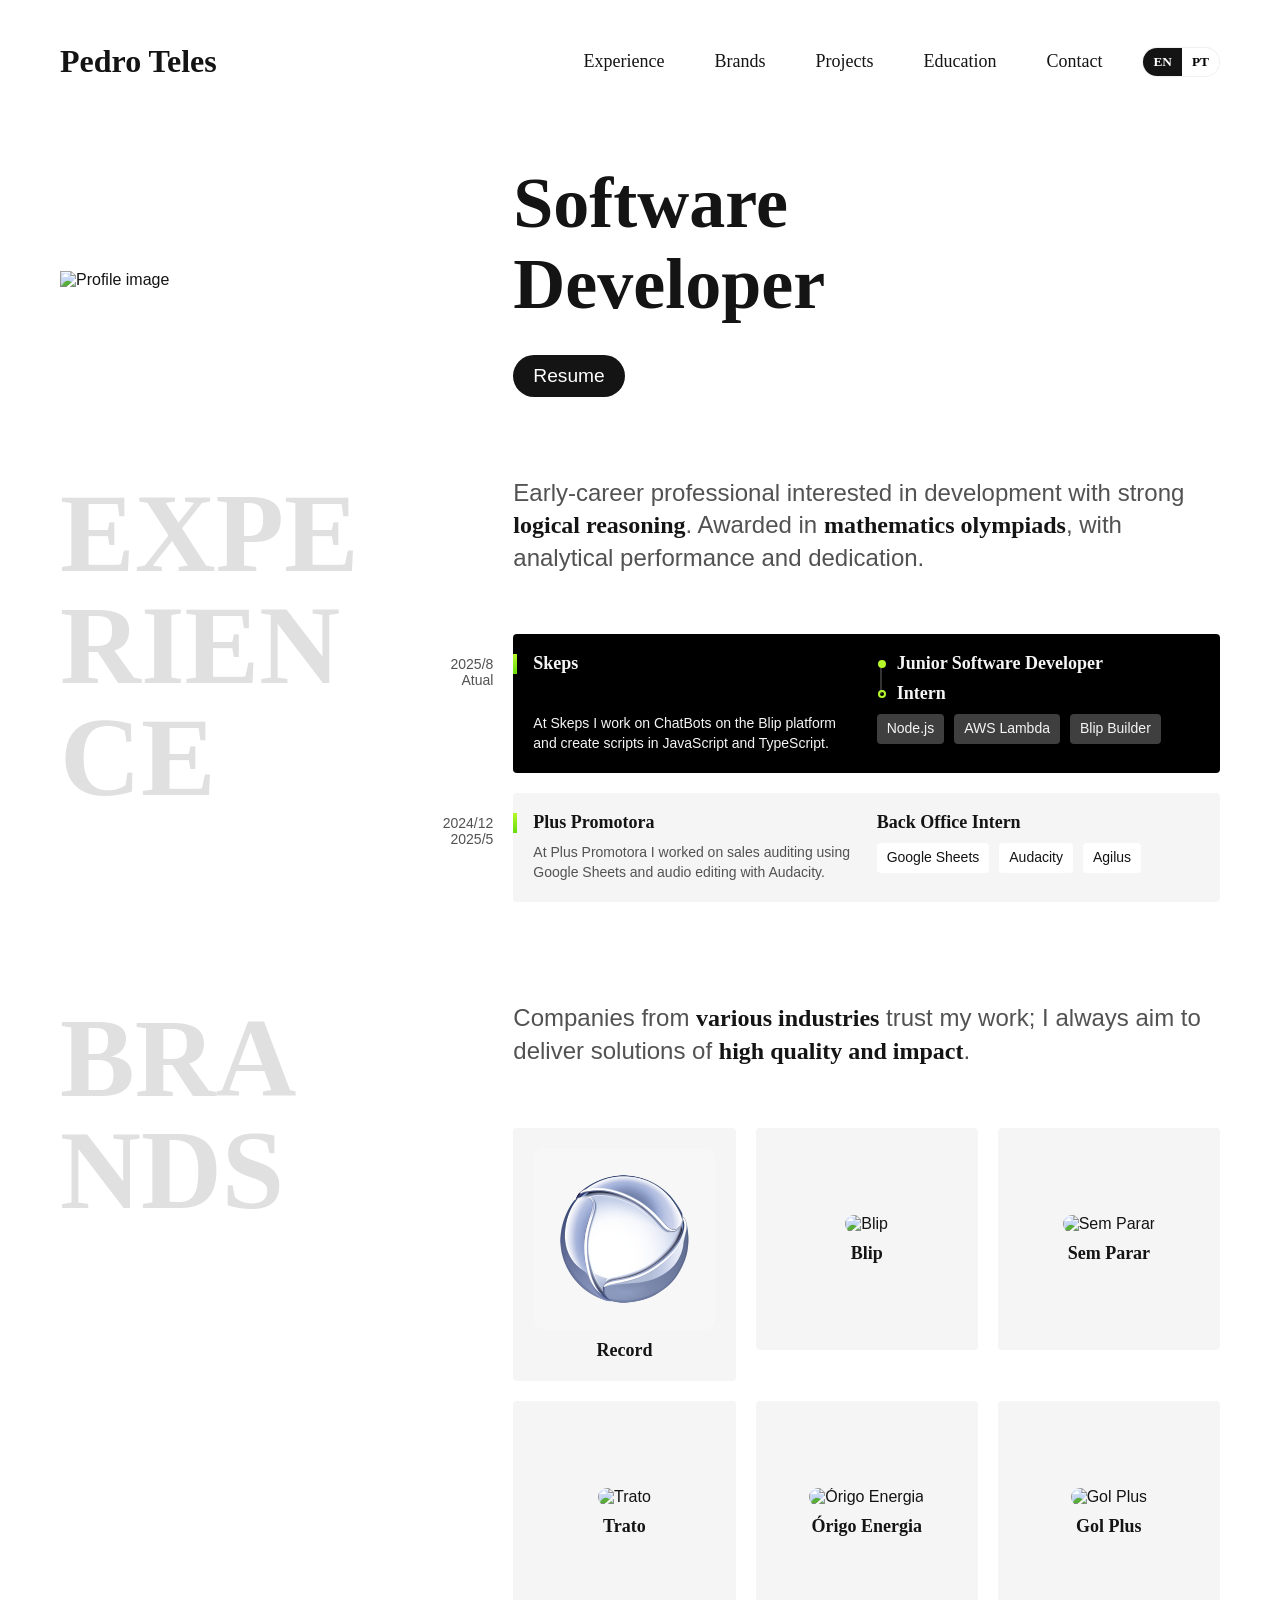
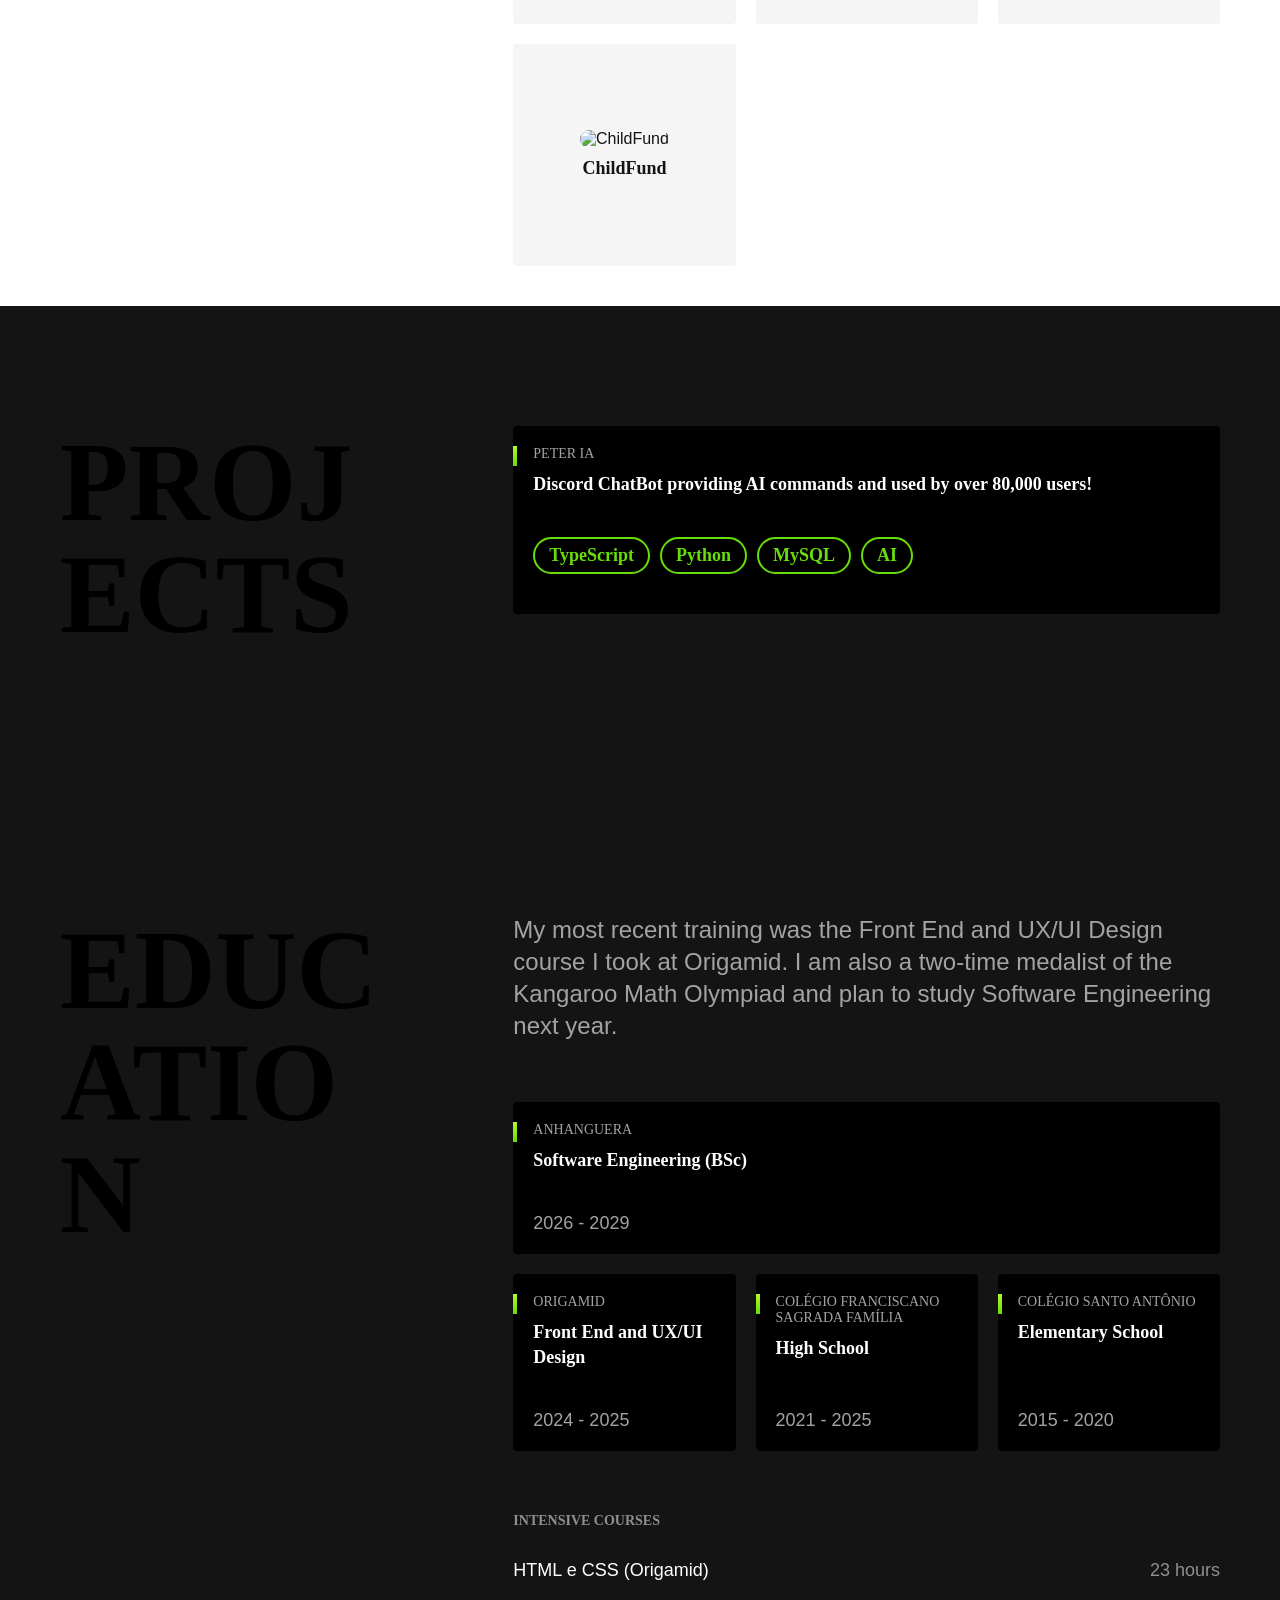
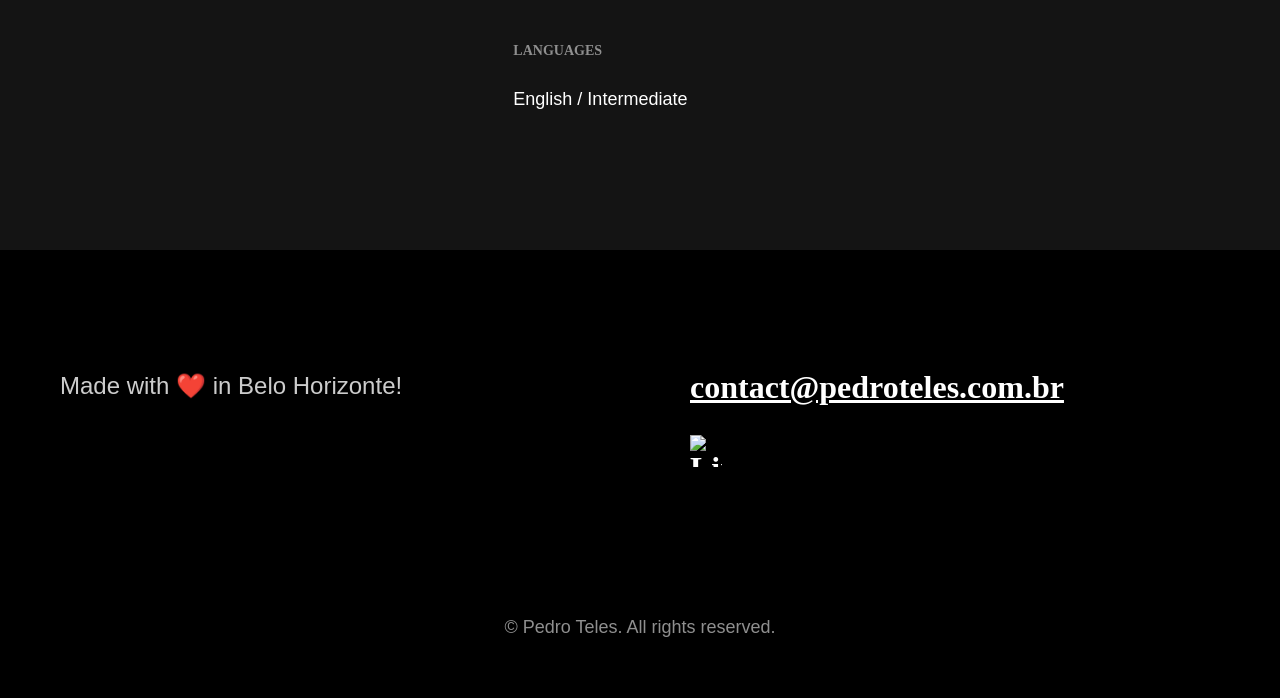
==== commit f975adfe: "Translate project language label: IA -> AI (add data-i18n + translations)" ====
--- a/index.html
+++ b/index.html
@@ -139,9 +139,10 @@
                         <span class="projetos-nome">Peter IA</span>
                         <h3 class="projetos-curso" data-i18n="project.peter.desc">Discord ChatBot providing AI commands and used by over 80,000 users!</h3>
                         <div class="projetos-linguagens">
+                            <span class="projetos-linguagem">TypeScript</span>
                             <span class="projetos-linguagem">Python</span>
                             <span class="projetos-linguagem">MySQL</span>
-                            <span class="projetos-linguagem">IA</span>
+                            <span class="projetos-linguagem" data-i18n="projects.lang.ai">IA</span>
                         </div>
                         <a href="https://peteria.xyz" target="_blank" rel="noopener noreferrer"
                             class="projetos-site-link">
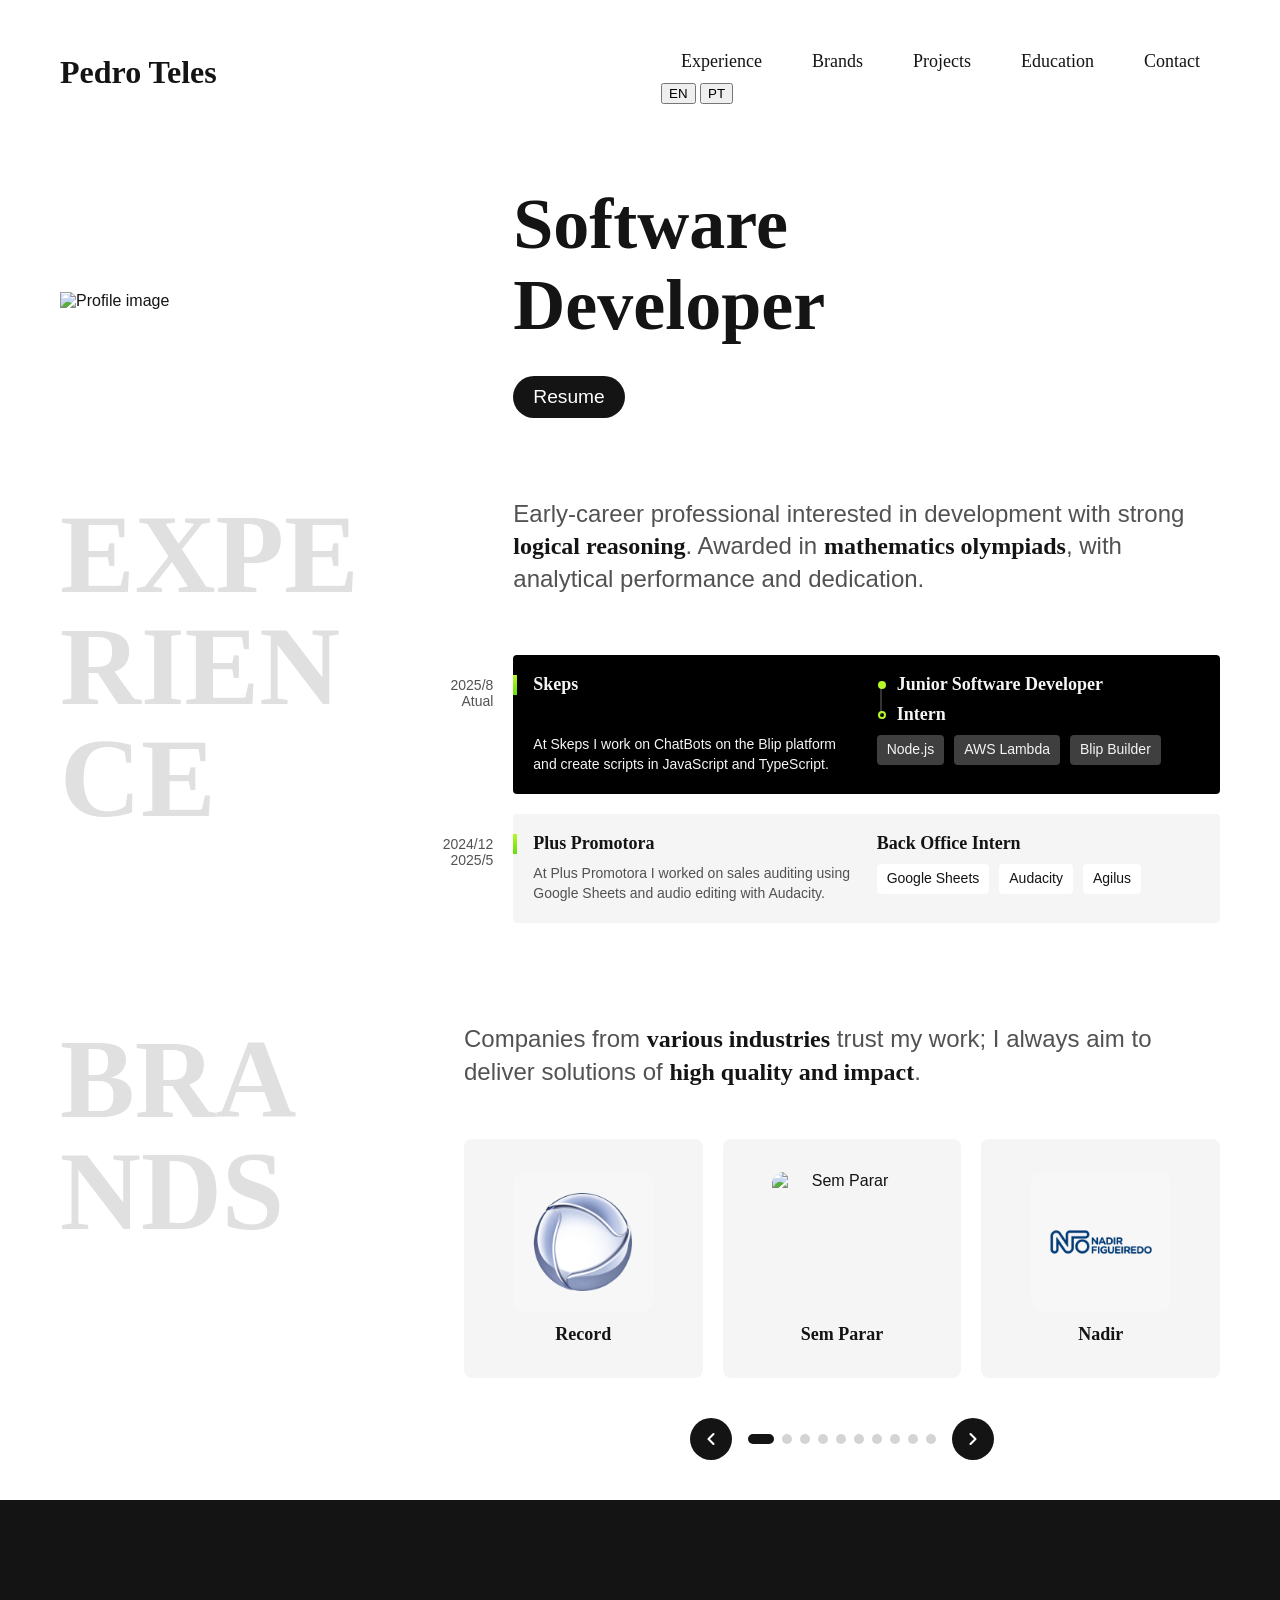
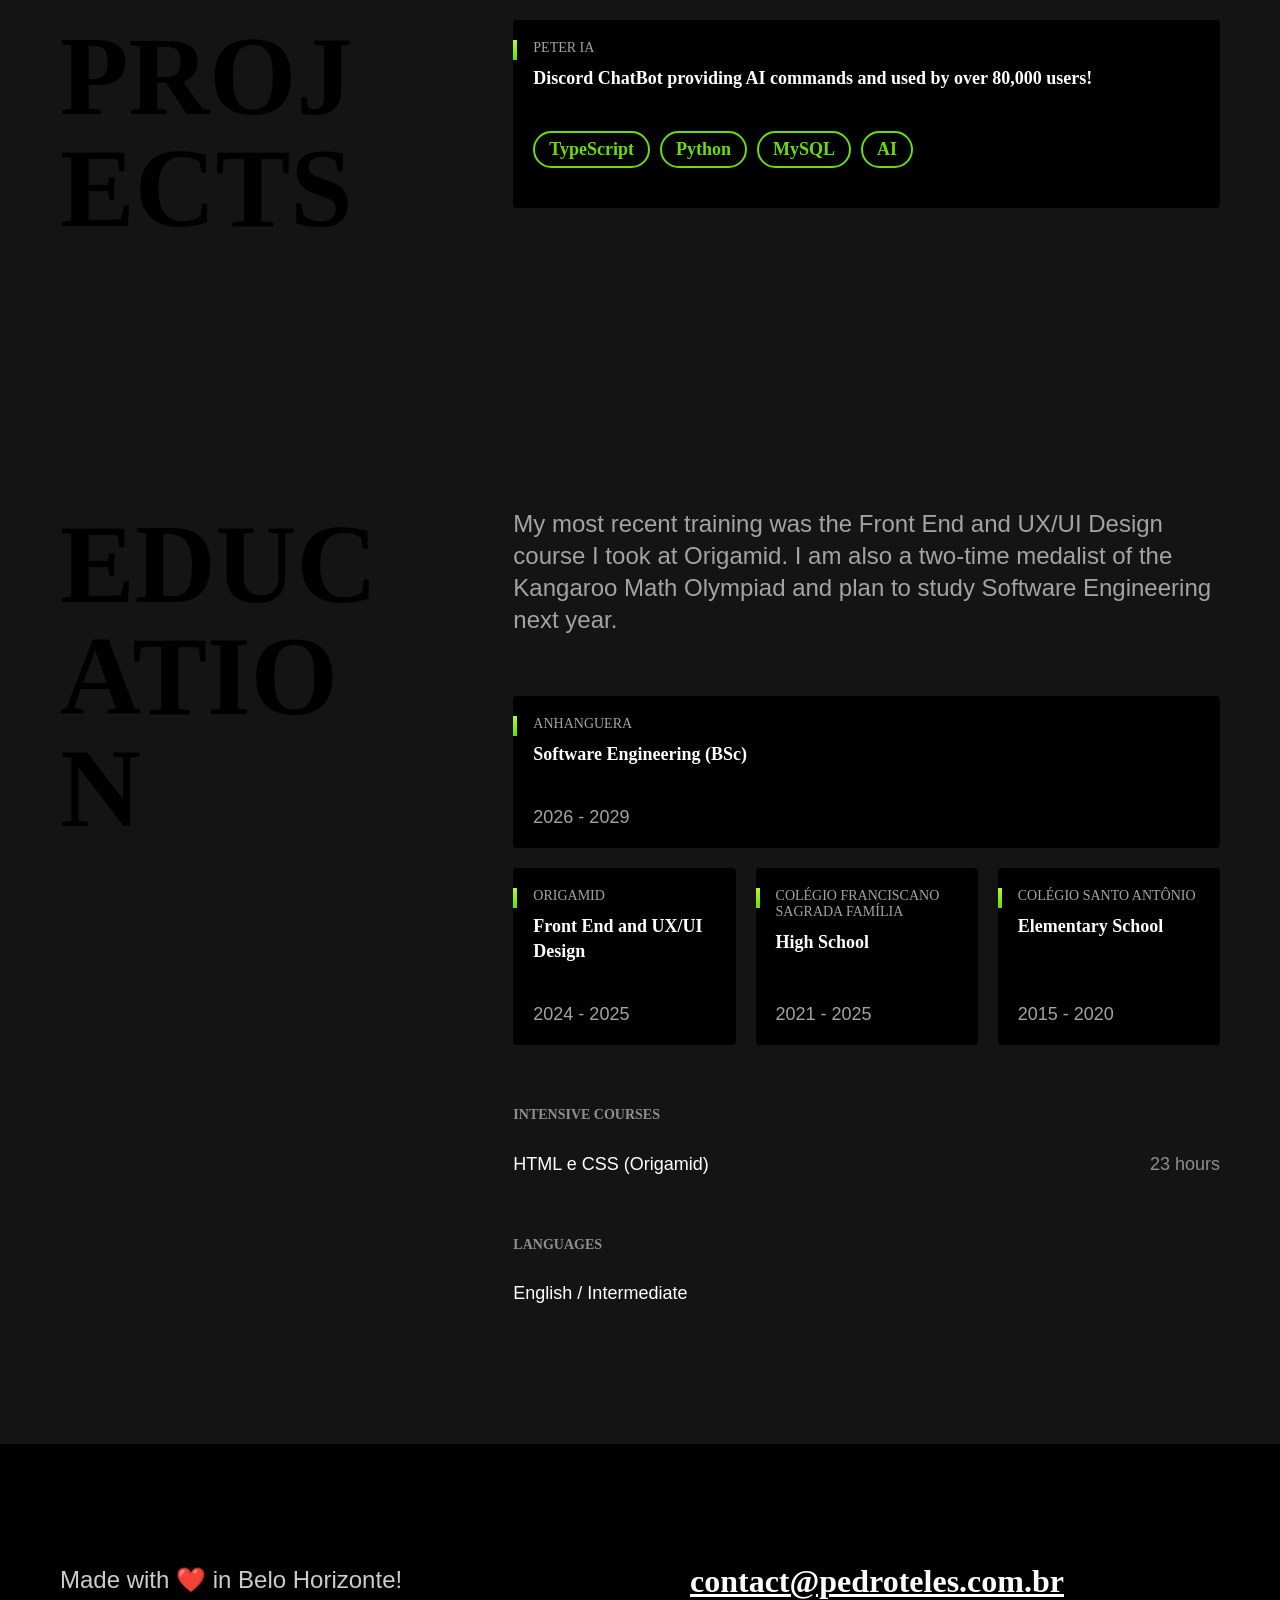
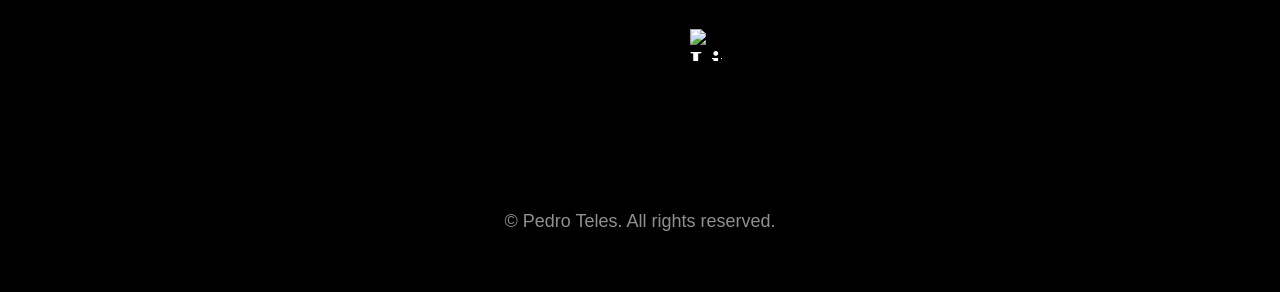
==== commit 54d8c7bb: "feat: transforma seção de marcas em carrossel e atualiza marcas - Transforma a lista de marcas em ca" ====
--- a/index.html
+++ b/index.html
@@ -98,36 +98,61 @@
         <h2 class="subtitulo" data-i18n="brands.subtitle">Brands</h2>
         <div class="marcas-container">
             <p class="marcas-texto" data-i18n="brands.p">Companies from <strong>various industries</strong> trust my work; I always aim to deliver solutions of <strong>high quality and impact</strong>.</p>
-            <ul class="marcas-lista">
-                <li>
-                    <img src="img/brands/record.png" alt="Record">
-                    <p>Record</p>
-                </li>
-                <li>
-                    <img src="img/brands/blip.png" alt="Blip">
-                    <p>Blip</p>
-                </li>
-                <li>
-                    <img src="img/brands/semparar.png" alt="Sem Parar">
-                    <p>Sem Parar</p>
-                </li>
-                <li>
-                    <img src="img/brands/trato.png" alt="Trato">
-                    <p>Trato</p>
-                </li>
-                <li>
-                    <img src="img/brands/origoenergia.png" alt="Órigo Energia">
-                    <p>Órigo Energia</p>
-                </li>
-                <li>
-                    <img src="img/brands/golplus.png" alt="Gol Plus">
-                    <p>Gol Plus</p>
-                </li>
-                <li>
-                    <img src="img/brands/childfund.png" alt="ChildFund">
-                    <p>ChildFund</p>
-                </li>
-            </ul>
+            <div class="marcas-carrossel" role="region" aria-roledescription="carousel" aria-label="Marcas atendidas">
+                <div class="carrossel-viewport">
+                    <ul class="marcas-lista" id="marcas-track">
+                        <li class="marcas-item">
+                            <img src="img/brands/record.png" alt="Record" loading="lazy">
+                            <p>Record</p>
+                        </li>
+                        <li class="marcas-item">
+                            <img src="img/brands/semparar.png" alt="Sem Parar" loading="lazy">
+                            <p>Sem Parar</p>
+                        </li>
+                        <li class="marcas-item">
+                            <img src="img/brands/nadir.png" alt="Nadir" loading="lazy">
+                            <p>Nadir</p>
+                        </li>
+                        <li class="marcas-item">
+                            <img src="img/brands/globalfy.png" alt="Globalfy" loading="lazy">
+                            <p>Globalfy</p>
+                        </li>
+                        <li class="marcas-item">
+                            <img src="img/brands/karlaassed.png" alt="Grupo Karla Assed" loading="lazy">
+                            <p>Grupo Karla Assed</p>
+                        </li>
+                        <li class="marcas-item">
+                            <img src="img/brands/garnus.png" alt="Garnus" loading="lazy">
+                            <p>Garnus</p>
+                        </li>
+                        <li class="marcas-item">
+                            <img src="img/brands/pilbox.png" alt="Pilbox" loading="lazy">
+                            <p>Pilbox</p>
+                        </li>
+                        <li class="marcas-item">
+                            <img src="img/brands/golplus.png" alt="Gol Plus" loading="lazy">
+                            <p>Gol Plus</p>
+                        </li>
+                        <li class="marcas-item">
+                            <img src="img/brands/bwa.png" alt="BWA" loading="lazy">
+                            <p>BWA</p>
+                        </li>
+                        <li class="marcas-item">
+                            <img src="img/brands/trato.png" alt="Trato" loading="lazy">
+                            <p>Trato</p>
+                        </li>
+                    </ul>
+                </div>
+                <div class="carrossel-controles">
+                    <button class="carrossel-btn carrossel-prev" id="carrossel-prev" type="button" aria-label="Marca anterior" title="Anterior">
+                        <svg width="20" height="20" viewBox="0 0 24 24" fill="none" stroke="currentColor" stroke-width="2.5" stroke-linecap="round" stroke-linejoin="round" aria-hidden="true"><polyline points="15 18 9 12 15 6"></polyline></svg>
+                    </button>
+                    <div class="carrossel-indicadores" id="carrossel-indicadores" role="tablist" aria-label="Navegação do carrossel"></div>
+                    <button class="carrossel-btn carrossel-next" id="carrossel-next" type="button" aria-label="Próxima marca" title="Próxima">
+                        <svg width="20" height="20" viewBox="0 0 24 24" fill="none" stroke="currentColor" stroke-width="2.5" stroke-linecap="round" stroke-linejoin="round" aria-hidden="true"><polyline points="9 18 15 12 9 6"></polyline></svg>
+                    </button>
+                </div>
+            </div>
         </div>
     </section>
     <section class="projetos" id="projetos" aria-label="Formação">
@@ -161,12 +186,12 @@
                 <ul class="formacao-lista">
                     <li class="formacao-item anhanguera">
                         <span class="formacao-nome">Anhanguera</span>
-                        <h3 class="formacao-curso">Software Engineering (BSc)</h3>
+                        <h3 class="formacao-curso" data-i18n="education.course.anhanguera">Software Engineering (BSc)</h3>
                         <span class="formacao-ano">2026 - 2029</span>
                     </li>
                     <li class="formacao-item">
                         <span class="formacao-nome">Origamid</span>
-                        <h3 class="formacao-curso">Front End and UX/UI Design</h3>
+                        <h3 class="formacao-curso" data-i18n="education.course.origamid">Front End and UX/UI Design</h3>
                         <span class="formacao-ano">2024 - 2025</span>
                     </li>
                     <li class="formacao-item">
@@ -209,6 +234,7 @@
         </div>
     </footer>
     <script src="js/lang.js"></script>
+    <script src="js/carrossel.js"></script>
     <script>
         document.getElementById('ano-atual').innerText = new Date().getFullYear();
     </script>
--- a/css/style.min.css
+++ b/css/style.min.css
@@ -1,13 +1 @@
-html{scroll-behavior:smooth}@font-face{font-family:Wittgenstein;src:url('../font/Wittgenstein.ttf') format('truetype');font-weight:400;font-style:normal}@font-face{font-family:'Fira Sans';src:url('../font/FiraSans-Regular.ttf') format('truetype');font-weight:400;font-style:normal}*{box-sizing:border-box}body{margin:0;font-family:"Fira Sans",Arial,sans-serif;color:#141414}.cargo-titulo,.empresa-impar-ano::before,.empresa-impar-titulo,.empresa-par-ano::before,.empresa-par-titulo,.footer-contato li,.formacao-nome,.marcas-lista p,.projetos-linguagem,.projetos-nome,b,h1,h2,h3,strong{font-family:Wittgenstein,serif}h1,h2,h3,p{margin:0}ul{margin:0;padding:0;list-style:none}img{max-width:100%;height:auto;display:block}a{text-decoration:none;color:inherit}.container{max-width:1200px;padding:40px 20px;margin:0 auto;display:grid;grid-template-columns:1fr 2fr;gap:100px}.subtitulo{font-size:7rem;word-break:break-all;line-height:1;text-transform:uppercase;max-width:6ch}@media (max-width:768px){.subtitulo{font-size:3rem;word-break:keep-all;line-height:1;text-transform:capitalize;max-width:initial!important}.container{grid-template-columns:1fr;gap:40px}}.header{max-width:1200px;padding:40px 20px;display:flex;justify-content:space-between;align-items:center;margin:0 auto}.nav-list{display:flex;flex-wrap:wrap;gap:10px;justify-content:center}.nav-list a{font-family:Wittgenstein,serif;font-size:1.125rem;line-height:1.3;padding:10px 20px;display:block;position:relative}.nav-list a::after{content:'';display:block;height:2px;width:0;background:#141414;margin-top:4px;transition:.3s;position:absolute;bottom:0;left:20px}.nav-list a:hover::after{width:calc(100% - 40px)}@media (max-width:768px){.header{flex-direction:column;gap:40px;padding:20px}.header a{background-color:#f5f5f5;border-radius:4px}}.introducao{align-items:center}.introducao h1{font-size:4.5rem;line-height:1.125;margin-bottom:30px;position:relative}.introducao h1::before{content:'';z-index:-1;display:block;width:130px;height:100px;position:absolute;top:-15px;left:-40px;background:url('../img/detalhe.svg') no-repeat center}.introducao p{font-size:1.4rem;color:#525252}.botao-principal{display:inline-block;padding:10px 20px;background-color:#141414;color:#fff;border-radius:2rem;font-size:1.2rem;transition:background-color .3s ease}.botao-principal:hover{background-color:#333;transform:scale(1.05);transition:all .3s ease}@media (max-width:1000px){.introducao h1{font-size:3rem}}@media (max-width:768px){.introducao{grid-template-columns:repeat(2,1fr);gap:40px}.introducao h1{font-size:2rem}.introducao h1::before{width:30px;height:10px;left:0}}@media (max-width:468px){.introducao{grid-template-columns:1fr}.introducao img{display:none}}.experiencia .subtitulo{color:#e0e0e0}.experiencia-texto{font-size:1.5rem;line-height:1.333;margin-bottom:60px;max-width:60ch;color:#525252}.experiencia-texto strong{color:#141414}.empresa-impar{display:grid;grid-template-columns:repeat(2,1fr);padding:20px;background:#f5f5f5;margin-bottom:20px;border-radius:4px;position:relative;gap:10px 20px}.empresa-impar::before{content:"";display:block;width:4px;height:20px;background:linear-gradient(#b6f829,#67dd0a);position:absolute;top:20px}.empresa-impar-ano{position:absolute;top:22px;left:-100px;color:#525252;font-size:.875rem;text-align:right;width:80px}.empresa-impar-titulo{font-size:1.125rem;line-height:1.1;font-weight:700}.empresa-impar-texto{font-size:.875rem;color:#525252;line-height:1.4}.empresa-impar-habilidades{display:flex;flex-wrap:wrap;gap:10px;align-content:start}.empresa-impar-habilidades li{font-size:.875rem;line-height:1.4;border-radius:4px;background:#fff;padding:5px 10px}.empresa-par{display:grid;grid-template-columns:repeat(2,1fr);padding:20px;background:#000;margin-bottom:20px;border-radius:4px;position:relative;gap:10px 20px}.empresa-par::before{content:"";display:block;width:4px;height:20px;background:linear-gradient(#b6f829,#67dd0a);position:absolute;top:20px}.empresa-par-ano{position:absolute;top:22px;left:-100px;color:#525252;font-size:.875rem;text-align:right;width:80px}.empresa-par-titulo{font-size:1.125rem;line-height:1.1;font-weight:700;color:#f5f5f5}.empresa-par-texto{font-size:.875rem;color:#f5f5f5;line-height:1.4}.empresa-par-habilidades{display:flex;flex-wrap:wrap;gap:10px;align-content:start}.empresa-par-habilidades li{font-size:.875rem;line-height:1.4;border-radius:4px;color:#f5f5f5;background:#3f3f3f;padding:5px 10px}.ano-separator{display:block}@media (max-width:768px){.ano-separator{display:inline}.ano-separator::before{content:" - "}.experiencia{grid-template-columns:1fr;gap:40px}.experiencia .subtitulo{color:#141414}.experiencia-texto{font-size:1.25rem}.empresa-impar-ano{position:initial;order:1;width:initial;text-align:start}.empresa-impar-ano::before{content:"Ano:";color:#141414;font-weight:700;margin-right:5px}.empresa-par-ano{position:initial;order:1;width:initial;color:#f5f5f5;text-align:start}.empresa-par-ano::before{content:"Ano:";color:#f5f5f5;font-weight:700;margin-right:5px}}@media (max-width:468px){.empresa-impar{grid-template-columns:1fr}.empresa-par{grid-template-columns:1fr}}.cargos-lista{display:flex;flex-direction:column;gap:10px;position:relative;padding-left:20px}.cargo-item{position:relative;display:flex;align-items:flex-start}.cargo-item::before{content:'';position:absolute;left:-19px;top:6px;width:4px;height:4px;background:#b6f829;border-radius:50%;border:2px solid #b6f829;box-sizing:content-box;z-index:1}.cargo-item:not(:last-child)::after{content:'';position:absolute;left:-16.5px;top:10px;height:calc(100% + 10px);width:2px;background:#333}.cargo-item.anterior::before{background:0 0}.cargo-titulo{font-size:1.125rem;font-weight:700;color:#f5f5f5;line-height:1.1}.marcas .subtitulo{max-width:5ch;color:#e0e0e0}.marcas-texto{font-size:1.5rem;line-height:1.333;margin-bottom:60px;max-width:60ch;color:#525252}.marcas-texto strong{color:#141414}.marcas-lista{display:grid;grid-template-columns:repeat(3,minmax(0,1fr));gap:20px;margin-top:40px;padding:0;width:100%}.marcas-lista li{background:#f5f5f5;padding:20px;border-radius:4px;display:flex;flex-direction:column;align-items:center;justify-content:center;aspect-ratio:1;text-align:center}.marcas-lista img{margin-bottom:10px;border-radius:12px;max-width:100%;height:auto;object-fit:cover;margin-left:auto;margin-right:auto}.marcas-lista p{font-size:1.125rem;font-weight:600;color:#141414}@media (max-width:768px){.marcas-lista{grid-template-columns:repeat(2,minmax(0,1fr));gap:10px}.marcas-lista li{padding:10px}.marcas-lista img{max-width:100%}.marcas-lista p{font-size:1rem;word-break:break-word}.marcas .subtitulo{color:#141414}}.formacao-container{padding:120px 20px;position:relative}.formacao-container::after{content:"";display:block;width:130px;height:100px;background:url('../img/detalhe.svg') no-repeat center;position:absolute;bottom:-50px;left:20px}.formacao{background:#141414;color:#fff}.formacao .subtitulo{max-width:6ch;color:#000}.formacao-texto{font-size:1.5rem;line-height:1.333;margin-bottom:60px;max-width:60ch;color:#a3a3a3}.formacao-texto strong{color:#fff}.formacao-lista{display:flex;flex-wrap:wrap;gap:20px;margin-bottom:60px}.formacao-item{flex:1;background:#000;padding:20px;border-radius:4px;display:flex;flex-direction:column}.formacao-item.anhanguera{flex:1 1 100%}.formacao-nome{font-size:.875rem;text-transform:uppercase;color:#a3a3a3;margin-bottom:10px;position:relative}.formacao-nome::before{content:"";display:block;width:4px;height:20px;background:linear-gradient(#b6f829,#67dd0a);position:absolute;left:-20px}.formacao-curso{flex:1;font-size:1.125rem;line-height:1.4;margin-bottom:40px}.formacao-ano{font-size:1.125rem;color:#a3a3a3}.cursos{margin-bottom:60px}.formacao-extra h3{font-size:.875rem;line-height:1.4;color:#8f8f8f;text-transform:uppercase;margin-bottom:30px;position:relative}.formacao-extra h3::before{content:"";display:block;width:24px;height:24px;position:absolute;left:-36px;top:-4px}.cursos h3::before{background:url('../img/cursos.svg') no-repeat center center}.idiomas h3::before{background:url('../img/idiomas.svg') no-repeat center center}.formacao-extra li{font-size:1.125rem;line-height:1.1;margin-bottom:20px}.formacao-extra span{color:#8f8f8f}.cursos li{display:flex;justify-content:space-between}@media (max-width:768px){.container{grid-template-columns:1fr;padding:60px 20px;gap:40px}.formacao .subtitulo{color:#fff}.formacao-texto{font-size:1.125rem}.formacao-extra h3::before{position:initial;margin-bottom:10px}}.projetos-container{padding:120px 20px;position:relative}.projetos{background:#141414;color:#fff}.projetos .subtitulo{max-width:6ch;color:#000}.projetos-texto{font-size:1.5rem;line-height:1.333;margin-bottom:60px;max-width:60ch;color:#a3a3a3}.projetos-texto strong{color:#fff}.projetos-lista{display:flex;flex-wrap:wrap;gap:20px;margin-bottom:60px}.projetos-item{flex:1;background:#000;padding:20px;border-radius:4px;display:flex;flex-direction:column}.projetos-nome{font-size:.875rem;text-transform:uppercase;color:#a3a3a3;margin-bottom:10px;position:relative}.projetos-nome::before{content:"";display:block;width:4px;height:20px;background:linear-gradient(#b6f829,#67dd0a);position:absolute;left:-20px}.projetos-curso{flex:1;font-size:1.125rem;line-height:1.4;margin-bottom:40px}.projetos-ano{font-size:1.125rem;color:#a3a3a3}@media (max-width:768px){.container{grid-template-columns:1fr;padding:60px 20px;gap:40px}.projetos .subtitulo{color:#fff}.projetos-texto{font-size:1.125rem}}.projetos-linguagens{display:flex;flex-wrap:wrap;gap:10px;margin-bottom:20px}.projetos-linguagem{display:inline-flex;background:0 0;color:#67dd0a;font-size:1.125rem;font-weight:700;border-radius:999px;padding:6px 14px;border:2px solid #67dd0a;transition:all .3s;cursor:pointer}.projetos-linguagem:hover{background:#67dd0a;color:#141414}.projetos-site-link{position:absolute;top:20px;right:20px}.projetos-site-link .projetos-site-icon{width:20px;height:20px;opacity:0;pointer-events:none;transition:opacity .3s}.projetos-item{position:relative}.projetos-item:hover .projetos-site-icon{opacity:1;pointer-events:auto}.footer{background:#000}.footer-container{max-width:1200px;padding:120px 20px 60px 20px;margin:0 auto;display:grid;grid-template-columns:repeat(2,1fr);gap:100px;align-items:start}.footer-texto{font-size:1.5rem;line-height:1.333;color:#ccc}.footer-contato li{font-weight:700;font-size:2rem;line-height:1.1;color:#fff;margin-bottom:30px}.footer-contato li a{text-decoration:underline}.footer-contato img{width:32px;height:32px;display:inline-block}.footer-copy{grid-column:1/-1;justify-self:center;font-size:1.125rem;color:#8f8f8f}@media (max-width:768px){.footer-container{grid-template-columns:1fr;gap:40px}.footer-texto{font-size:1.2rem}.footer-contato li{font-size:1.5rem;justify-self:center}.footer-copy{font-size:1rem}}
-
-/* Language toggle styles */
-.header-right{display:flex;align-items:center;gap:20px}
-.lang-toggle{display:inline-flex;border-radius:999px;overflow:hidden;border:1px solid rgba(0,0,0,.06);background:#fff}
-.lang-toggle .lang-btn{padding:6px 10px;border:0;background:transparent;cursor:pointer;font-weight:700;font-family:Wittgenstein,serif}
-.lang-toggle .lang-btn.active{background:#141414;color:#fff}
-@media (max-width:768px){.header-right{gap:12px}.lang-toggle{transform:scale(.95)}}
-@media (max-width:768px){
-	.header-right{flex-direction:column;align-items:center;width:100%}
-	.lang-toggle{order:-1;margin-bottom:8px}
-	.nav-list{width:100%;justify-content:center}
-}+html{scroll-behavior:smooth;}@font-face{font-family:'Wittgenstein';src:url('../font/Wittgenstein.ttf') format('truetype');font-weight:normal;font-style:normal;}@font-face{font-family:'Fira Sans';src:url('../font/FiraSans-Regular.ttf') format('truetype');font-weight:400;font-style:normal;}*{box-sizing:border-box;}body{margin:0px;font-family:"Fira Sans",Arial,sans-serif;color:#141414;}h1,h2,h3,strong,b,.empresa-impar-titulo,.empresa-par-titulo,.projetos-nome,.formacao-nome,.cargo-titulo,.projetos-linguagem,.footer-contato li,.empresa-impar-ano::before,.empresa-par-ano::before,.marcas-lista p{font-family:'Wittgenstein',serif;}h1,h2,h3,p{margin:0px;}ul{margin:0px;padding:0px;list-style:none;}img{max-width:100%;height:auto;display:block;}a{text-decoration:none;color:inherit;}.container{max-width:1200px;padding:40px 20px;margin:0 auto;display:grid;grid-template-columns:1fr 2fr;gap:100px;}.subtitulo{font-size:7rem;word-break:break-all;line-height:1;text-transform:uppercase;max-width:6ch;}@media (max-width:768px){.subtitulo{font-size:3rem;word-break:keep-all;line-height:1;text-transform:capitalize;max-width:initial !important;}.container{grid-template-columns:1fr;gap:40px;}}.header{max-width:1200px;padding:40px 20px;display:flex;justify-content:space-between;align-items:center;margin:0 auto;}.nav-list{display:flex;flex-wrap:wrap;gap:10px;justify-content:center;}.nav-list a{font-family:'Wittgenstein',serif;font-size:1.125rem;line-height:1.3;padding:10px 20px;display:block;position:relative;}.nav-list a::after{content:'';display:block;height:2px;width:0px;background:#141414;margin-top:4px;transition:0.3s;position:absolute;bottom:0;left:20px;}.nav-list a:hover::after{width:calc(100% - 40px);}@media (max-width:768px){.header{flex-direction:column;gap:40px;padding:20px;}.header a{background-color:#f5f5f5;border-radius:4px;}}.introducao{align-items:center;}.introducao h1{font-size:4.5rem;line-height:1.125;margin-bottom:30px;position:relative;}.introducao h1::before{content:'';z-index:-1;display:block;width:130px;height:100px;position:absolute;top:-15px;left:-40px;background:url('../img/detalhe.svg') no-repeat center;}.introducao p{font-size:1.4rem;color:#525252;}.botao-principal{display:inline-block;padding:10px 20px;background-color:#141414;color:white;border-radius:2rem;font-size:1.2rem;transition:background-color 0.3s ease;}.botao-principal:hover{background-color:#333;transform:scale(1.05);transition:all 0.3s ease;}@media (max-width:1000px){.introducao h1{font-size:3rem;}}@media (max-width:768px){.introducao{grid-template-columns:repeat(2,1fr);gap:40px;}.introducao h1{font-size:2rem;}.introducao h1::before{width:30px;height:10px;left:0px;}}@media (max-width:468px){.introducao{grid-template-columns:1fr;}.introducao img{display:none;}}.experiencia .subtitulo{color:#e0e0e0;}.experiencia-texto{font-size:1.5rem;line-height:1.333;margin-bottom:60px;max-width:60ch;color:#525252;}.experiencia-texto strong{color:#141414;}.empresa-impar{display:grid;grid-template-columns:repeat(2,1fr);padding:20px;background:#f5f5f5;margin-bottom:20px;border-radius:4px;position:relative;gap:10px 20px;}.empresa-impar::before{content:"";display:block;width:4px;height:20px;background:linear-gradient(#b6f829,#67dd0a);position:absolute;top:20px;}.empresa-impar-ano{position:absolute;top:22px;left:-100px;color:#525252;font-size:.875rem;text-align:right;width:80px;}.empresa-impar-titulo{font-size:1.125rem;line-height:1.1;font-weight:bold;}.empresa-impar-texto{font-size:.875rem;color:#525252;line-height:1.4;}.empresa-impar-habilidades{display:flex;flex-wrap:wrap;gap:10px;align-content:start;}.empresa-impar-habilidades li{font-size:.875rem;line-height:1.4;border-radius:4px;background:#fff;padding:5px 10px;}.empresa-par{display:grid;grid-template-columns:repeat(2,1fr);padding:20px;background:#000000;margin-bottom:20px;border-radius:4px;position:relative;gap:10px 20px;}.empresa-par::before{content:"";display:block;width:4px;height:20px;background:linear-gradient(#b6f829,#67dd0a);position:absolute;top:20px;}.empresa-par-ano{position:absolute;top:22px;left:-100px;color:#525252;font-size:.875rem;text-align:right;width:80px;}.empresa-par-titulo{font-size:1.125rem;line-height:1.1;font-weight:bold;color:#f5f5f5;}.empresa-par-texto{font-size:.875rem;color:#f5f5f5;line-height:1.4;}.empresa-par-habilidades{display:flex;flex-wrap:wrap;gap:10px;align-content:start;}.empresa-par-habilidades li{font-size:.875rem;line-height:1.4;border-radius:4px;color:#f5f5f5;background:#3f3f3f;padding:5px 10px;}.ano-separator{display:block;}@media (max-width:768px){.ano-separator{display:inline;}.ano-separator::before{content:" - ";}.experiencia{grid-template-columns:1fr;gap:40px;}.experiencia .subtitulo{color:#141414;}.experiencia-texto{font-size:1.25rem;}.empresa-impar-ano{position:initial;order:1;width:initial;text-align:start;}.empresa-impar-ano::before{content:"Ano:";color:#141414;font-weight:bold;margin-right:5px;}.empresa-par-ano{position:initial;order:1;width:initial;color:#f5f5f5;text-align:start;}.empresa-par-ano::before{content:"Ano:";color:#f5f5f5;font-weight:bold;margin-right:5px;}}@media (max-width:468px){.empresa-impar{grid-template-columns:1fr;}.empresa-par{grid-template-columns:1fr;}}.cargos-lista{display:flex;flex-direction:column;gap:10px;position:relative;padding-left:20px;}.cargo-item{position:relative;display:flex;align-items:flex-start;}.cargo-item::before{content:'';position:absolute;left:-19px;top:6px;width:4px;height:4px;background:#b6f829;border-radius:50%;border:2px solid #b6f829;box-sizing:content-box;z-index:1;}.cargo-item:not(:last-child)::after{content:'';position:absolute;left:-16.5px;top:10px;height:calc(100% + 10px);width:2px;background:#333;}.cargo-item.anterior::before{background:transparent;}.cargo-titulo{font-size:1.125rem;font-weight:bold;color:#f5f5f5;line-height:1.1;}.marcas .subtitulo{max-width:5ch;color:#e0e0e0;}.marcas-texto{font-size:1.5rem;line-height:1.333;margin-bottom:40px;max-width:60ch;color:#525252;}.marcas-texto strong{color:#141414;}.marcas-carrossel{position:relative;width:100%;margin-top:20px;}.carrossel-viewport{position:relative;width:100%;overflow:hidden;padding:10px 0;}.marcas-lista{display:flex;gap:20px;margin:0;padding:0;width:100%;list-style:none;overflow-x:auto;scroll-behavior:smooth;scroll-snap-type:x mandatory;scrollbar-width:none;-ms-overflow-style:none;-webkit-overflow-scrolling:touch;}.marcas-lista::-webkit-scrollbar{display:none;}.marcas-item{flex:0 0 calc((100% - 40px) / 3);scroll-snap-align:start;background:#f5f5f5;padding:24px 20px;border-radius:8px;display:flex;flex-direction:column;align-items:center;justify-content:center;aspect-ratio:1;text-align:center;box-sizing:border-box;transition:transform 0.25s ease,box-shadow 0.25s ease,background 0.25s ease;}.marcas-item:hover{transform:translateY(-4px);box-shadow:0 8px 24px rgba(0,0,0,0.08);background:#f0f0f0;}.marcas-item img{margin-bottom:12px;border-radius:12px;max-width:140px;width:100%;height:auto;aspect-ratio:1;object-fit:contain;margin-left:auto;margin-right:auto;}.marcas-item p{font-size:1.125rem;font-weight:600;color:#141414;margin:0;word-break:break-word;}.carrossel-controles{display:flex;align-items:center;justify-content:center;gap:16px;margin-top:30px;}.carrossel-btn{background:#141414;color:#ffffff;border:none;width:42px;height:42px;border-radius:50%;display:flex;align-items:center;justify-content:center;cursor:pointer;transition:background 0.2s ease,transform 0.2s ease,opacity 0.2s ease;}.carrossel-btn:hover{background:#333333;transform:scale(1.08);}.carrossel-btn:active{transform:scale(0.95);}.carrossel-btn:focus-visible{outline:2px solid #141414;outline-offset:3px;}.carrossel-indicadores{display:flex;align-items:center;gap:8px;}.carrossel-ponto{width:10px;height:10px;border-radius:50%;background:#d4d4d4;border:none;padding:0;cursor:pointer;transition:background 0.2s ease,transform 0.2s ease,width 0.2s ease;}.carrossel-ponto:hover{background:#999999;}.carrossel-ponto.ativo{background:#141414;width:26px;border-radius:5px;}@media (max-width:900px){.marcas-item{flex:0 0 calc((100% - 20px) / 2);}}@media (max-width:768px){.marcas .subtitulo{color:#141414;}}@media (max-width:600px){.marcas-item{flex:0 0 82%;}.marcas-item p{font-size:1rem;}.carrossel-btn{width:38px;height:38px;}}.formacao-container{padding:120px 20px;position:relative;}.formacao-container::after{content:"";display:block;width:130px;height:100px;background:url('../img/detalhe.svg') no-repeat center;position:absolute;bottom:-50px;left:20px;}.formacao{background:#141414;color:#fff;}.formacao .subtitulo{max-width:6ch;color:#000;}.formacao-texto{font-size:1.5rem;line-height:1.333;margin-bottom:60px;max-width:60ch;color:#a3a3a3;}.formacao-texto strong{color:#fff;}.formacao-lista{display:flex;flex-wrap:wrap;gap:20px;margin-bottom:60px;}.formacao-item{flex:1;background:#000;padding:20px;border-radius:4px;display:flex;flex-direction:column;}.formacao-item.anhanguera{flex:1 1 100%;}.formacao-nome{font-size:.875rem;text-transform:uppercase;color:#a3a3a3;margin-bottom:10px;position:relative;}.formacao-nome::before{content:"";display:block;width:4px;height:20px;background:linear-gradient(#b6f829,#67dd0a);position:absolute;left:-20px;}.formacao-curso{flex:1;font-size:1.125rem;line-height:1.4;margin-bottom:40px;}.formacao-ano{font-size:1.125rem;color:#a3a3a3;}.cursos{margin-bottom:60px;}.formacao-extra h3{font-size:0.875rem;line-height:1.4;color:#8f8f8f;text-transform:uppercase;margin-bottom:30px;position:relative;}.formacao-extra h3::before{content:"";display:block;width:24px;height:24px;position:absolute;left:-36px;top:-4px;}.cursos h3::before{background:url('../img/cursos.svg') no-repeat center center;}.idiomas h3::before{background:url('../img/idiomas.svg') no-repeat center center;}.formacao-extra li{font-size:1.125rem;line-height:1.1;margin-bottom:20px;}.formacao-extra span{color:#8f8f8f}.cursos li{display:flex;justify-content:space-between;}@media (max-width:768px){.container{grid-template-columns:1fr;padding:60px 20px;gap:40px;}.formacao .subtitulo{color:#fff;}.formacao-texto{font-size:1.125rem;}.formacao-extra h3::before{position:initial;margin-bottom:10px;}}.projetos-container{padding:120px 20px;position:relative;}.projetos{background:#141414;color:#fff;}.projetos .subtitulo{max-width:6ch;color:#000;}.projetos-texto{font-size:1.5rem;line-height:1.333;margin-bottom:60px;max-width:60ch;color:#a3a3a3;}.projetos-texto strong{color:#fff;}.projetos-lista{display:flex;flex-wrap:wrap;gap:20px;margin-bottom:60px;}.projetos-item{flex:1;background:#000;padding:20px;border-radius:4px;display:flex;flex-direction:column;}.projetos-nome{font-size:0.875rem;text-transform:uppercase;color:#a3a3a3;margin-bottom:10px;position:relative;}.projetos-nome::before{content:"";display:block;width:4px;height:20px;background:linear-gradient(#b6f829,#67dd0a);position:absolute;left:-20px;}.projetos-curso{flex:1;font-size:1.125rem;line-height:1.4;margin-bottom:40px;}.projetos-ano{font-size:1.125rem;color:#a3a3a3;}@media (max-width:768px){.container{grid-template-columns:1fr;padding:60px 20px;gap:40px;}.projetos .subtitulo{color:#fff;}.projetos-texto{font-size:1.125rem;}}.projetos-linguagens{display:flex;flex-wrap:wrap;gap:10px;margin-bottom:20px;}.projetos-linguagem{display:inline-flex;background:transparent;color:#67dd0a;font-size:1.125rem;font-weight:bold;border-radius:999px;padding:6px 14px;border:2px solid #67dd0a;transition:all 0.3s;cursor:pointer;}.projetos-linguagem:hover{background:#67dd0a;color:#141414;}.projetos-site-link{position:absolute;top:20px;right:20px;}.projetos-site-link .projetos-site-icon{width:20px;height:20px;opacity:0;pointer-events:none;transition:opacity 0.3s;}.projetos-item{position:relative;}.projetos-item:hover .projetos-site-icon{opacity:1;pointer-events:auto;}.footer{background:#000;}.footer-container{max-width:1200px;padding:120px 20px 60px 20px;margin:0 auto;display:grid;grid-template-columns:repeat(2,1fr);gap:100px;align-items:start;}.footer-texto{font-size:1.5rem;line-height:1.333;color:#ccc;}.footer-contato li{font-weight:bold;font-size:2rem;line-height:1.1;color:#fff;margin-bottom:30px;}.footer-contato li a{text-decoration:underline;}.footer-contato img{width:32px;height:32px;display:inline-block;}.footer-copy{grid-column:1 / -1;justify-self:center;font-size:1.125rem;color:#8f8f8f;}@media (max-width:768px){.footer-container{grid-template-columns:1fr;gap:40px;}.footer-texto{font-size:1.2rem;}.footer-contato li{font-size:1.5rem;justify-self:center;}.footer-copy{font-size:1rem;}}
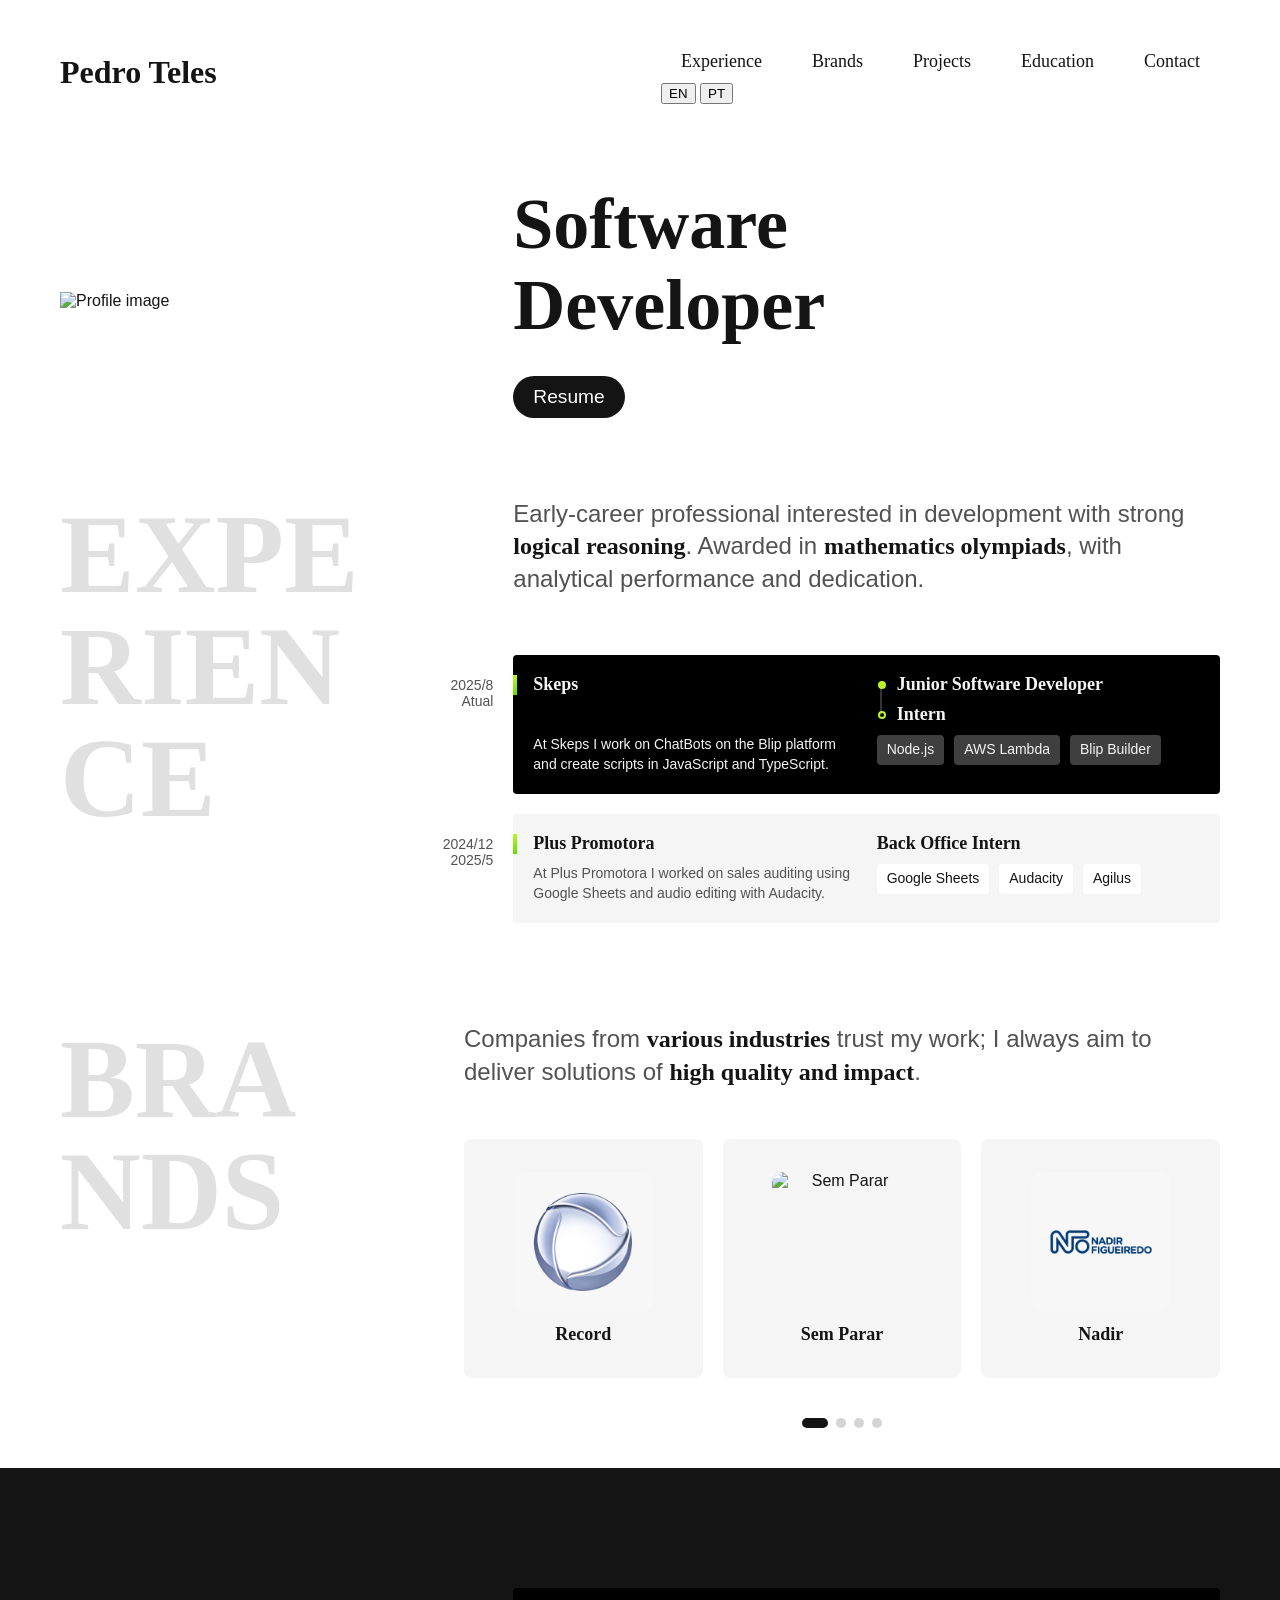
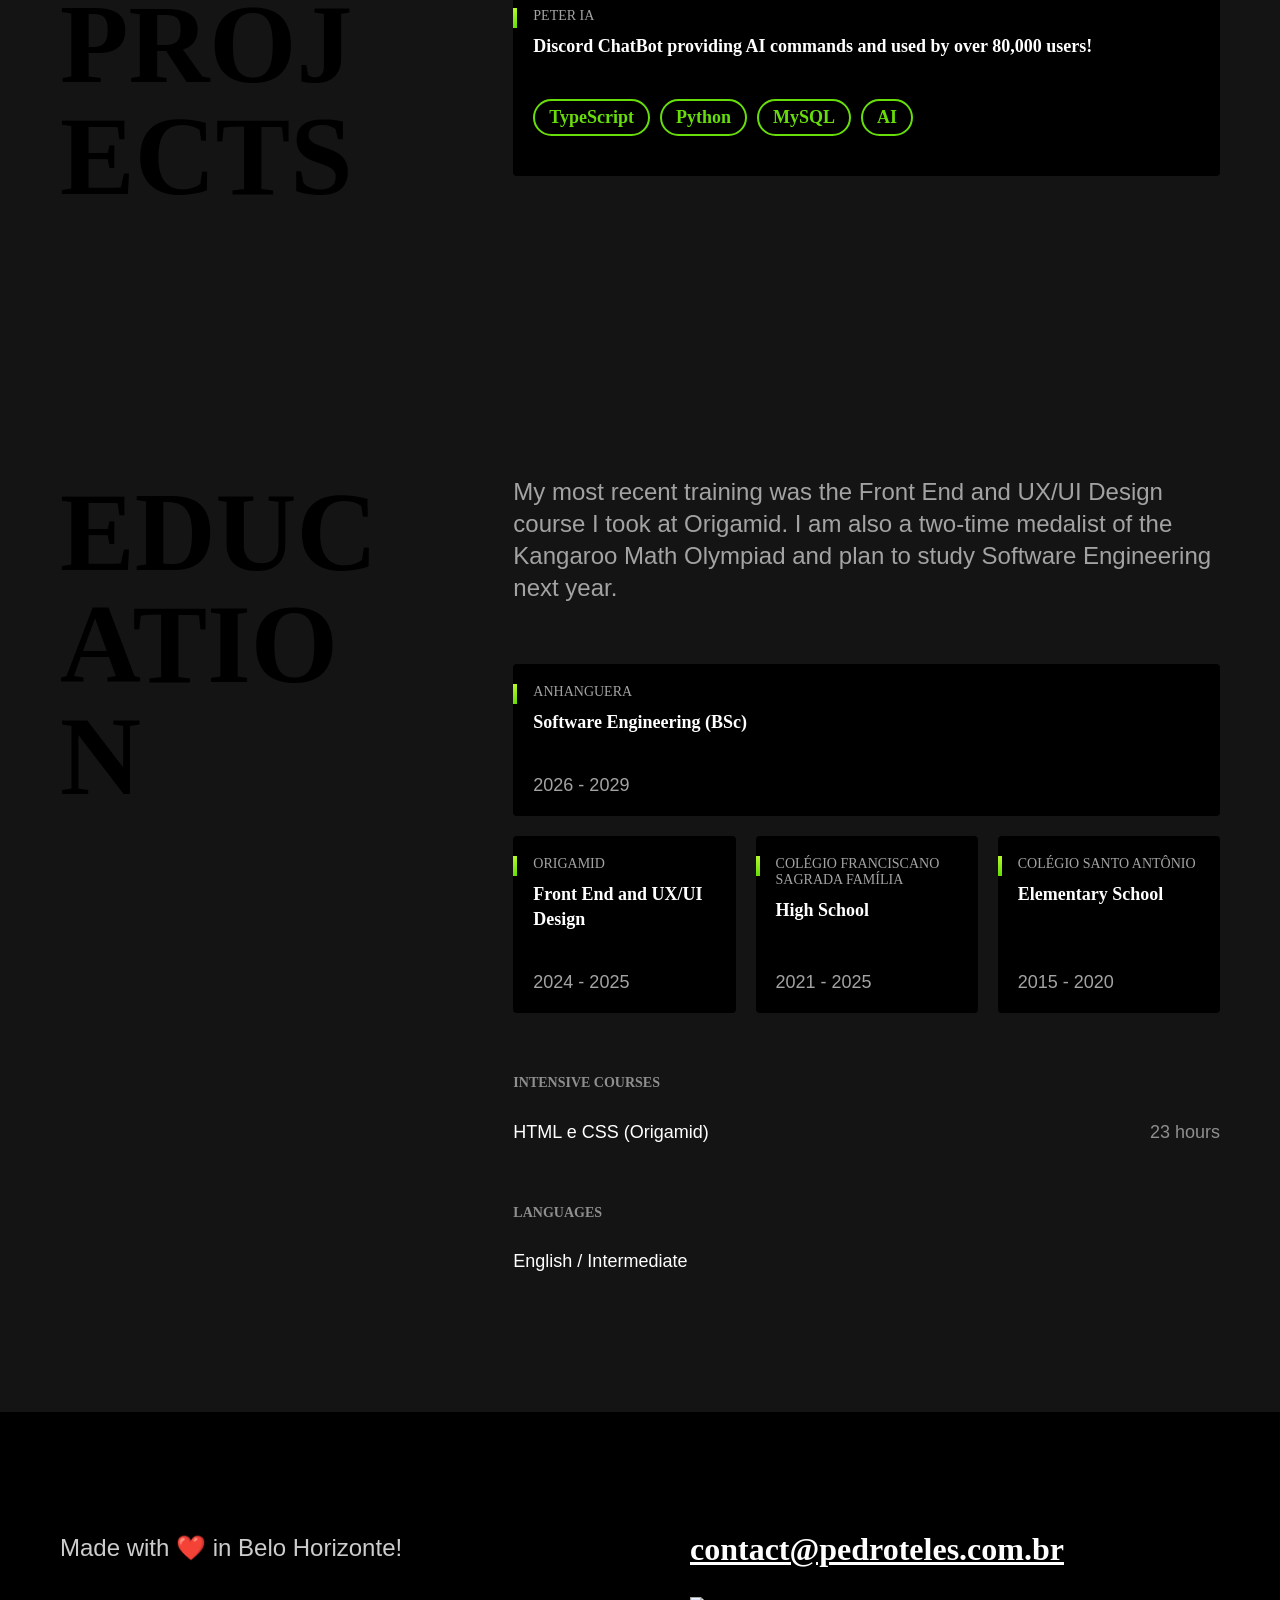
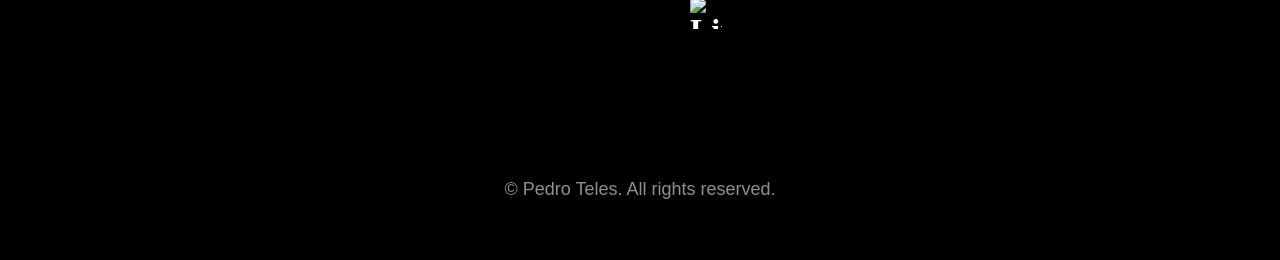
==== commit f1476dce: "fix: aprimora carrossel de marcas e ajusta logos - Implementa suporte a arrastar com mouse/touch e a" ====
--- a/index.html
+++ b/index.html
@@ -144,13 +144,7 @@
                     </ul>
                 </div>
                 <div class="carrossel-controles">
-                    <button class="carrossel-btn carrossel-prev" id="carrossel-prev" type="button" aria-label="Marca anterior" title="Anterior">
-                        <svg width="20" height="20" viewBox="0 0 24 24" fill="none" stroke="currentColor" stroke-width="2.5" stroke-linecap="round" stroke-linejoin="round" aria-hidden="true"><polyline points="15 18 9 12 15 6"></polyline></svg>
-                    </button>
                     <div class="carrossel-indicadores" id="carrossel-indicadores" role="tablist" aria-label="Navegação do carrossel"></div>
-                    <button class="carrossel-btn carrossel-next" id="carrossel-next" type="button" aria-label="Próxima marca" title="Próxima">
-                        <svg width="20" height="20" viewBox="0 0 24 24" fill="none" stroke="currentColor" stroke-width="2.5" stroke-linecap="round" stroke-linejoin="round" aria-hidden="true"><polyline points="9 18 15 12 9 6"></polyline></svg>
-                    </button>
                 </div>
             </div>
         </div>
--- a/css/style.min.css
+++ b/css/style.min.css
@@ -1 +1 @@
-html{scroll-behavior:smooth;}@font-face{font-family:'Wittgenstein';src:url('../font/Wittgenstein.ttf') format('truetype');font-weight:normal;font-style:normal;}@font-face{font-family:'Fira Sans';src:url('../font/FiraSans-Regular.ttf') format('truetype');font-weight:400;font-style:normal;}*{box-sizing:border-box;}body{margin:0px;font-family:"Fira Sans",Arial,sans-serif;color:#141414;}h1,h2,h3,strong,b,.empresa-impar-titulo,.empresa-par-titulo,.projetos-nome,.formacao-nome,.cargo-titulo,.projetos-linguagem,.footer-contato li,.empresa-impar-ano::before,.empresa-par-ano::before,.marcas-lista p{font-family:'Wittgenstein',serif;}h1,h2,h3,p{margin:0px;}ul{margin:0px;padding:0px;list-style:none;}img{max-width:100%;height:auto;display:block;}a{text-decoration:none;color:inherit;}.container{max-width:1200px;padding:40px 20px;margin:0 auto;display:grid;grid-template-columns:1fr 2fr;gap:100px;}.subtitulo{font-size:7rem;word-break:break-all;line-height:1;text-transform:uppercase;max-width:6ch;}@media (max-width:768px){.subtitulo{font-size:3rem;word-break:keep-all;line-height:1;text-transform:capitalize;max-width:initial !important;}.container{grid-template-columns:1fr;gap:40px;}}.header{max-width:1200px;padding:40px 20px;display:flex;justify-content:space-between;align-items:center;margin:0 auto;}.nav-list{display:flex;flex-wrap:wrap;gap:10px;justify-content:center;}.nav-list a{font-family:'Wittgenstein',serif;font-size:1.125rem;line-height:1.3;padding:10px 20px;display:block;position:relative;}.nav-list a::after{content:'';display:block;height:2px;width:0px;background:#141414;margin-top:4px;transition:0.3s;position:absolute;bottom:0;left:20px;}.nav-list a:hover::after{width:calc(100% - 40px);}@media (max-width:768px){.header{flex-direction:column;gap:40px;padding:20px;}.header a{background-color:#f5f5f5;border-radius:4px;}}.introducao{align-items:center;}.introducao h1{font-size:4.5rem;line-height:1.125;margin-bottom:30px;position:relative;}.introducao h1::before{content:'';z-index:-1;display:block;width:130px;height:100px;position:absolute;top:-15px;left:-40px;background:url('../img/detalhe.svg') no-repeat center;}.introducao p{font-size:1.4rem;color:#525252;}.botao-principal{display:inline-block;padding:10px 20px;background-color:#141414;color:white;border-radius:2rem;font-size:1.2rem;transition:background-color 0.3s ease;}.botao-principal:hover{background-color:#333;transform:scale(1.05);transition:all 0.3s ease;}@media (max-width:1000px){.introducao h1{font-size:3rem;}}@media (max-width:768px){.introducao{grid-template-columns:repeat(2,1fr);gap:40px;}.introducao h1{font-size:2rem;}.introducao h1::before{width:30px;height:10px;left:0px;}}@media (max-width:468px){.introducao{grid-template-columns:1fr;}.introducao img{display:none;}}.experiencia .subtitulo{color:#e0e0e0;}.experiencia-texto{font-size:1.5rem;line-height:1.333;margin-bottom:60px;max-width:60ch;color:#525252;}.experiencia-texto strong{color:#141414;}.empresa-impar{display:grid;grid-template-columns:repeat(2,1fr);padding:20px;background:#f5f5f5;margin-bottom:20px;border-radius:4px;position:relative;gap:10px 20px;}.empresa-impar::before{content:"";display:block;width:4px;height:20px;background:linear-gradient(#b6f829,#67dd0a);position:absolute;top:20px;}.empresa-impar-ano{position:absolute;top:22px;left:-100px;color:#525252;font-size:.875rem;text-align:right;width:80px;}.empresa-impar-titulo{font-size:1.125rem;line-height:1.1;font-weight:bold;}.empresa-impar-texto{font-size:.875rem;color:#525252;line-height:1.4;}.empresa-impar-habilidades{display:flex;flex-wrap:wrap;gap:10px;align-content:start;}.empresa-impar-habilidades li{font-size:.875rem;line-height:1.4;border-radius:4px;background:#fff;padding:5px 10px;}.empresa-par{display:grid;grid-template-columns:repeat(2,1fr);padding:20px;background:#000000;margin-bottom:20px;border-radius:4px;position:relative;gap:10px 20px;}.empresa-par::before{content:"";display:block;width:4px;height:20px;background:linear-gradient(#b6f829,#67dd0a);position:absolute;top:20px;}.empresa-par-ano{position:absolute;top:22px;left:-100px;color:#525252;font-size:.875rem;text-align:right;width:80px;}.empresa-par-titulo{font-size:1.125rem;line-height:1.1;font-weight:bold;color:#f5f5f5;}.empresa-par-texto{font-size:.875rem;color:#f5f5f5;line-height:1.4;}.empresa-par-habilidades{display:flex;flex-wrap:wrap;gap:10px;align-content:start;}.empresa-par-habilidades li{font-size:.875rem;line-height:1.4;border-radius:4px;color:#f5f5f5;background:#3f3f3f;padding:5px 10px;}.ano-separator{display:block;}@media (max-width:768px){.ano-separator{display:inline;}.ano-separator::before{content:" - ";}.experiencia{grid-template-columns:1fr;gap:40px;}.experiencia .subtitulo{color:#141414;}.experiencia-texto{font-size:1.25rem;}.empresa-impar-ano{position:initial;order:1;width:initial;text-align:start;}.empresa-impar-ano::before{content:"Ano:";color:#141414;font-weight:bold;margin-right:5px;}.empresa-par-ano{position:initial;order:1;width:initial;color:#f5f5f5;text-align:start;}.empresa-par-ano::before{content:"Ano:";color:#f5f5f5;font-weight:bold;margin-right:5px;}}@media (max-width:468px){.empresa-impar{grid-template-columns:1fr;}.empresa-par{grid-template-columns:1fr;}}.cargos-lista{display:flex;flex-direction:column;gap:10px;position:relative;padding-left:20px;}.cargo-item{position:relative;display:flex;align-items:flex-start;}.cargo-item::before{content:'';position:absolute;left:-19px;top:6px;width:4px;height:4px;background:#b6f829;border-radius:50%;border:2px solid #b6f829;box-sizing:content-box;z-index:1;}.cargo-item:not(:last-child)::after{content:'';position:absolute;left:-16.5px;top:10px;height:calc(100% + 10px);width:2px;background:#333;}.cargo-item.anterior::before{background:transparent;}.cargo-titulo{font-size:1.125rem;font-weight:bold;color:#f5f5f5;line-height:1.1;}.marcas .subtitulo{max-width:5ch;color:#e0e0e0;}.marcas-texto{font-size:1.5rem;line-height:1.333;margin-bottom:40px;max-width:60ch;color:#525252;}.marcas-texto strong{color:#141414;}.marcas-carrossel{position:relative;width:100%;margin-top:20px;}.carrossel-viewport{position:relative;width:100%;overflow:hidden;padding:10px 0;}.marcas-lista{display:flex;gap:20px;margin:0;padding:0;width:100%;list-style:none;overflow-x:auto;scroll-behavior:smooth;scroll-snap-type:x mandatory;scrollbar-width:none;-ms-overflow-style:none;-webkit-overflow-scrolling:touch;}.marcas-lista::-webkit-scrollbar{display:none;}.marcas-item{flex:0 0 calc((100% - 40px) / 3);scroll-snap-align:start;background:#f5f5f5;padding:24px 20px;border-radius:8px;display:flex;flex-direction:column;align-items:center;justify-content:center;aspect-ratio:1;text-align:center;box-sizing:border-box;transition:transform 0.25s ease,box-shadow 0.25s ease,background 0.25s ease;}.marcas-item:hover{transform:translateY(-4px);box-shadow:0 8px 24px rgba(0,0,0,0.08);background:#f0f0f0;}.marcas-item img{margin-bottom:12px;border-radius:12px;max-width:140px;width:100%;height:auto;aspect-ratio:1;object-fit:contain;margin-left:auto;margin-right:auto;}.marcas-item p{font-size:1.125rem;font-weight:600;color:#141414;margin:0;word-break:break-word;}.carrossel-controles{display:flex;align-items:center;justify-content:center;gap:16px;margin-top:30px;}.carrossel-btn{background:#141414;color:#ffffff;border:none;width:42px;height:42px;border-radius:50%;display:flex;align-items:center;justify-content:center;cursor:pointer;transition:background 0.2s ease,transform 0.2s ease,opacity 0.2s ease;}.carrossel-btn:hover{background:#333333;transform:scale(1.08);}.carrossel-btn:active{transform:scale(0.95);}.carrossel-btn:focus-visible{outline:2px solid #141414;outline-offset:3px;}.carrossel-indicadores{display:flex;align-items:center;gap:8px;}.carrossel-ponto{width:10px;height:10px;border-radius:50%;background:#d4d4d4;border:none;padding:0;cursor:pointer;transition:background 0.2s ease,transform 0.2s ease,width 0.2s ease;}.carrossel-ponto:hover{background:#999999;}.carrossel-ponto.ativo{background:#141414;width:26px;border-radius:5px;}@media (max-width:900px){.marcas-item{flex:0 0 calc((100% - 20px) / 2);}}@media (max-width:768px){.marcas .subtitulo{color:#141414;}}@media (max-width:600px){.marcas-item{flex:0 0 82%;}.marcas-item p{font-size:1rem;}.carrossel-btn{width:38px;height:38px;}}.formacao-container{padding:120px 20px;position:relative;}.formacao-container::after{content:"";display:block;width:130px;height:100px;background:url('../img/detalhe.svg') no-repeat center;position:absolute;bottom:-50px;left:20px;}.formacao{background:#141414;color:#fff;}.formacao .subtitulo{max-width:6ch;color:#000;}.formacao-texto{font-size:1.5rem;line-height:1.333;margin-bottom:60px;max-width:60ch;color:#a3a3a3;}.formacao-texto strong{color:#fff;}.formacao-lista{display:flex;flex-wrap:wrap;gap:20px;margin-bottom:60px;}.formacao-item{flex:1;background:#000;padding:20px;border-radius:4px;display:flex;flex-direction:column;}.formacao-item.anhanguera{flex:1 1 100%;}.formacao-nome{font-size:.875rem;text-transform:uppercase;color:#a3a3a3;margin-bottom:10px;position:relative;}.formacao-nome::before{content:"";display:block;width:4px;height:20px;background:linear-gradient(#b6f829,#67dd0a);position:absolute;left:-20px;}.formacao-curso{flex:1;font-size:1.125rem;line-height:1.4;margin-bottom:40px;}.formacao-ano{font-size:1.125rem;color:#a3a3a3;}.cursos{margin-bottom:60px;}.formacao-extra h3{font-size:0.875rem;line-height:1.4;color:#8f8f8f;text-transform:uppercase;margin-bottom:30px;position:relative;}.formacao-extra h3::before{content:"";display:block;width:24px;height:24px;position:absolute;left:-36px;top:-4px;}.cursos h3::before{background:url('../img/cursos.svg') no-repeat center center;}.idiomas h3::before{background:url('../img/idiomas.svg') no-repeat center center;}.formacao-extra li{font-size:1.125rem;line-height:1.1;margin-bottom:20px;}.formacao-extra span{color:#8f8f8f}.cursos li{display:flex;justify-content:space-between;}@media (max-width:768px){.container{grid-template-columns:1fr;padding:60px 20px;gap:40px;}.formacao .subtitulo{color:#fff;}.formacao-texto{font-size:1.125rem;}.formacao-extra h3::before{position:initial;margin-bottom:10px;}}.projetos-container{padding:120px 20px;position:relative;}.projetos{background:#141414;color:#fff;}.projetos .subtitulo{max-width:6ch;color:#000;}.projetos-texto{font-size:1.5rem;line-height:1.333;margin-bottom:60px;max-width:60ch;color:#a3a3a3;}.projetos-texto strong{color:#fff;}.projetos-lista{display:flex;flex-wrap:wrap;gap:20px;margin-bottom:60px;}.projetos-item{flex:1;background:#000;padding:20px;border-radius:4px;display:flex;flex-direction:column;}.projetos-nome{font-size:0.875rem;text-transform:uppercase;color:#a3a3a3;margin-bottom:10px;position:relative;}.projetos-nome::before{content:"";display:block;width:4px;height:20px;background:linear-gradient(#b6f829,#67dd0a);position:absolute;left:-20px;}.projetos-curso{flex:1;font-size:1.125rem;line-height:1.4;margin-bottom:40px;}.projetos-ano{font-size:1.125rem;color:#a3a3a3;}@media (max-width:768px){.container{grid-template-columns:1fr;padding:60px 20px;gap:40px;}.projetos .subtitulo{color:#fff;}.projetos-texto{font-size:1.125rem;}}.projetos-linguagens{display:flex;flex-wrap:wrap;gap:10px;margin-bottom:20px;}.projetos-linguagem{display:inline-flex;background:transparent;color:#67dd0a;font-size:1.125rem;font-weight:bold;border-radius:999px;padding:6px 14px;border:2px solid #67dd0a;transition:all 0.3s;cursor:pointer;}.projetos-linguagem:hover{background:#67dd0a;color:#141414;}.projetos-site-link{position:absolute;top:20px;right:20px;}.projetos-site-link .projetos-site-icon{width:20px;height:20px;opacity:0;pointer-events:none;transition:opacity 0.3s;}.projetos-item{position:relative;}.projetos-item:hover .projetos-site-icon{opacity:1;pointer-events:auto;}.footer{background:#000;}.footer-container{max-width:1200px;padding:120px 20px 60px 20px;margin:0 auto;display:grid;grid-template-columns:repeat(2,1fr);gap:100px;align-items:start;}.footer-texto{font-size:1.5rem;line-height:1.333;color:#ccc;}.footer-contato li{font-weight:bold;font-size:2rem;line-height:1.1;color:#fff;margin-bottom:30px;}.footer-contato li a{text-decoration:underline;}.footer-contato img{width:32px;height:32px;display:inline-block;}.footer-copy{grid-column:1 / -1;justify-self:center;font-size:1.125rem;color:#8f8f8f;}@media (max-width:768px){.footer-container{grid-template-columns:1fr;gap:40px;}.footer-texto{font-size:1.2rem;}.footer-contato li{font-size:1.5rem;justify-self:center;}.footer-copy{font-size:1rem;}}+html{scroll-behavior:smooth}@font-face{font-family:'Wittgenstein';src:url('../font/Wittgenstein.ttf') format('truetype');font-weight:normal;font-style:normal}@font-face{font-family:'Fira Sans';src:url('../font/FiraSans-Regular.ttf') format('truetype');font-weight:400;font-style:normal}*{box-sizing:border-box}body{margin:0px;font-family:"Fira Sans",Arial,sans-serif;color:#141414}h1,h2,h3,strong,b,.empresa-impar-titulo,.empresa-par-titulo,.projetos-nome,.formacao-nome,.cargo-titulo,.projetos-linguagem,.footer-contato li,.empresa-impar-ano::before,.empresa-par-ano::before,.marcas-lista p{font-family:'Wittgenstein',serif}h1,h2,h3,p{margin:0px}ul{margin:0px;padding:0px;list-style:none}img{max-width:100%;height:auto;display:block}a{text-decoration:none;color:inherit}.container{max-width:1200px;padding:40px 20px;margin:0 auto;display:grid;grid-template-columns:1fr 2fr;gap:100px}.subtitulo{font-size:7rem;word-break:break-all;line-height:1;text-transform:uppercase;max-width:6ch}@media (max-width:768px){.subtitulo{font-size:3rem;word-break:keep-all;line-height:1;text-transform:capitalize;max-width:initial !important}.container{grid-template-columns:1fr;gap:40px}}.header{max-width:1200px;padding:40px 20px;display:flex;justify-content:space-between;align-items:center;margin:0 auto}.nav-list{display:flex;flex-wrap:wrap;gap:10px;justify-content:center}.nav-list a{font-family:'Wittgenstein',serif;font-size:1.125rem;line-height:1.3;padding:10px 20px;display:block;position:relative}.nav-list a::after{content:'';display:block;height:2px;width:0px;background:#141414;margin-top:4px;transition:0.3s;position:absolute;bottom:0;left:20px}.nav-list a:hover::after{width:calc(100% - 40px)}@media (max-width:768px){.header{flex-direction:column;gap:40px;padding:20px}.header a{background-color:#f5f5f5;border-radius:4px}}.introducao{align-items:center}.introducao h1{font-size:4.5rem;line-height:1.125;margin-bottom:30px;position:relative}.introducao h1::before{content:'';z-index:-1;display:block;width:130px;height:100px;position:absolute;top:-15px;left:-40px;background:url('../img/detalhe.svg') no-repeat center}.introducao p{font-size:1.4rem;color:#525252}.botao-principal{display:inline-block;padding:10px 20px;background-color:#141414;color:white;border-radius:2rem;font-size:1.2rem;transition:background-color 0.3s ease}.botao-principal:hover{background-color:#333;transform:scale(1.05);transition:all 0.3s ease}@media (max-width:1000px){.introducao h1{font-size:3rem}}@media (max-width:768px){.introducao{grid-template-columns:repeat(2,1fr);gap:40px}.introducao h1{font-size:2rem}.introducao h1::before{width:30px;height:10px;left:0px}}@media (max-width:468px){.introducao{grid-template-columns:1fr}.introducao img{display:none}}.experiencia .subtitulo{color:#e0e0e0}.experiencia-texto{font-size:1.5rem;line-height:1.333;margin-bottom:60px;max-width:60ch;color:#525252}.experiencia-texto strong{color:#141414}.empresa-impar{display:grid;grid-template-columns:repeat(2,1fr);padding:20px;background:#f5f5f5;margin-bottom:20px;border-radius:4px;position:relative;gap:10px 20px}.empresa-impar::before{content:"";display:block;width:4px;height:20px;background:linear-gradient(#b6f829,#67dd0a);position:absolute;top:20px}.empresa-impar-ano{position:absolute;top:22px;left:-100px;color:#525252;font-size:.875rem;text-align:right;width:80px}.empresa-impar-titulo{font-size:1.125rem;line-height:1.1;font-weight:bold}.empresa-impar-texto{font-size:.875rem;color:#525252;line-height:1.4}.empresa-impar-habilidades{display:flex;flex-wrap:wrap;gap:10px;align-content:start}.empresa-impar-habilidades li{font-size:.875rem;line-height:1.4;border-radius:4px;background:#fff;padding:5px 10px}.empresa-par{display:grid;grid-template-columns:repeat(2,1fr);padding:20px;background:#000000;margin-bottom:20px;border-radius:4px;position:relative;gap:10px 20px}.empresa-par::before{content:"";display:block;width:4px;height:20px;background:linear-gradient(#b6f829,#67dd0a);position:absolute;top:20px}.empresa-par-ano{position:absolute;top:22px;left:-100px;color:#525252;font-size:.875rem;text-align:right;width:80px}.empresa-par-titulo{font-size:1.125rem;line-height:1.1;font-weight:bold;color:#f5f5f5}.empresa-par-texto{font-size:.875rem;color:#f5f5f5;line-height:1.4}.empresa-par-habilidades{display:flex;flex-wrap:wrap;gap:10px;align-content:start}.empresa-par-habilidades li{font-size:.875rem;line-height:1.4;border-radius:4px;color:#f5f5f5;background:#3f3f3f;padding:5px 10px}.ano-separator{display:block}@media (max-width:768px){.ano-separator{display:inline}.ano-separator::before{content:" - "}.experiencia{grid-template-columns:1fr;gap:40px}.experiencia .subtitulo{color:#141414}.experiencia-texto{font-size:1.25rem}.empresa-impar-ano{position:initial;order:1;width:initial;text-align:start}.empresa-impar-ano::before{content:"Ano:";color:#141414;font-weight:bold;margin-right:5px}.empresa-par-ano{position:initial;order:1;width:initial;color:#f5f5f5;text-align:start}.empresa-par-ano::before{content:"Ano:";color:#f5f5f5;font-weight:bold;margin-right:5px}}@media (max-width:468px){.empresa-impar{grid-template-columns:1fr}.empresa-par{grid-template-columns:1fr}}.cargos-lista{display:flex;flex-direction:column;gap:10px;position:relative;padding-left:20px}.cargo-item{position:relative;display:flex;align-items:flex-start}.cargo-item::before{content:'';position:absolute;left:-19px;top:6px;width:4px;height:4px;background:#b6f829;border-radius:50%;border:2px solid #b6f829;box-sizing:content-box;z-index:1}.cargo-item:not(:last-child)::after{content:'';position:absolute;left:-16.5px;top:10px;height:calc(100% + 10px);width:2px;background:#333}.cargo-item.anterior::before{background:transparent}.cargo-titulo{font-size:1.125rem;font-weight:bold;color:#f5f5f5;line-height:1.1}.marcas .subtitulo{max-width:5ch;color:#e0e0e0}.marcas-texto{font-size:1.5rem;line-height:1.333;margin-bottom:40px;max-width:60ch;color:#525252}.marcas-texto strong{color:#141414}.marcas-carrossel{position:relative;width:100%;margin-top:20px}.carrossel-viewport{position:relative;width:100%;overflow:hidden;padding:10px 0}.marcas-lista{display:flex;gap:20px;margin:0;padding:0;width:100%;list-style:none;overflow-x:auto;scroll-behavior:smooth;scroll-snap-type:x mandatory;scrollbar-width:none;-ms-overflow-style:none;-webkit-overflow-scrolling:touch;cursor:grab;user-select:none;-webkit-user-select:none}.marcas-lista.is-dragging{cursor:grabbing;scroll-snap-type:none;scroll-behavior:auto}.marcas-lista::-webkit-scrollbar{display:none}.marcas-item{flex:0 0 calc((100% - 40px) / 3);scroll-snap-align:start;background:#f5f5f5;padding:24px 20px;border-radius:8px;display:flex;flex-direction:column;align-items:center;justify-content:center;aspect-ratio:1;text-align:center;box-sizing:border-box;transition:transform 0.25s ease,box-shadow 0.25s ease,background 0.25s ease}.marcas-item:hover{transform:translateY(-4px);box-shadow:0 8px 24px rgba(0,0,0,0.08);background:#f0f0f0}.marcas-item img{margin-bottom:12px;border-radius:12px;max-width:140px;width:100%;height:auto;aspect-ratio:1;object-fit:contain;margin-left:auto;margin-right:auto;pointer-events:none;-webkit-user-drag:none;user-drag:none}.marcas-item p{font-size:1.125rem;font-weight:600;color:#141414;margin:0;word-break:break-word}.carrossel-controles{display:flex;align-items:center;justify-content:center;margin-top:30px}.carrossel-indicadores{display:flex;align-items:center;gap:8px}.carrossel-ponto{width:10px;height:10px;border-radius:50%;background:#d4d4d4;border:none;padding:0;cursor:pointer;transition:background 0.2s ease,transform 0.2s ease,width 0.2s ease}.carrossel-ponto:hover{background:#999999}.carrossel-ponto.ativo{background:#141414;width:26px;border-radius:5px}@media (max-width:900px){.marcas-item{flex:0 0 calc((100% - 20px) / 2)}}@media (max-width:768px){.marcas .subtitulo{color:#141414}}@media (max-width:600px){.marcas-item{flex:0 0 82%}.marcas-item p{font-size:1rem}}.formacao-container{padding:120px 20px;position:relative}.formacao-container::after{content:"";display:block;width:130px;height:100px;background:url('../img/detalhe.svg') no-repeat center;position:absolute;bottom:-50px;left:20px}.formacao{background:#141414;color:#fff}.formacao .subtitulo{max-width:6ch;color:#000}.formacao-texto{font-size:1.5rem;line-height:1.333;margin-bottom:60px;max-width:60ch;color:#a3a3a3}.formacao-texto strong{color:#fff}.formacao-lista{display:flex;flex-wrap:wrap;gap:20px;margin-bottom:60px}.formacao-item{flex:1;background:#000;padding:20px;border-radius:4px;display:flex;flex-direction:column}.formacao-item.anhanguera{flex:1 1 100%}.formacao-nome{font-size:.875rem;text-transform:uppercase;color:#a3a3a3;margin-bottom:10px;position:relative}.formacao-nome::before{content:"";display:block;width:4px;height:20px;background:linear-gradient(#b6f829,#67dd0a);position:absolute;left:-20px}.formacao-curso{flex:1;font-size:1.125rem;line-height:1.4;margin-bottom:40px}.formacao-ano{font-size:1.125rem;color:#a3a3a3}.cursos{margin-bottom:60px}.formacao-extra h3{font-size:0.875rem;line-height:1.4;color:#8f8f8f;text-transform:uppercase;margin-bottom:30px;position:relative}.formacao-extra h3::before{content:"";display:block;width:24px;height:24px;position:absolute;left:-36px;top:-4px}.cursos h3::before{background:url('../img/cursos.svg') no-repeat center center}.idiomas h3::before{background:url('../img/idiomas.svg') no-repeat center center}.formacao-extra li{font-size:1.125rem;line-height:1.1;margin-bottom:20px}.formacao-extra span{color:#8f8f8f}.cursos li{display:flex;justify-content:space-between}@media (max-width:768px){.container{grid-template-columns:1fr;padding:60px 20px;gap:40px}.formacao .subtitulo{color:#fff}.formacao-texto{font-size:1.125rem}.formacao-extra h3::before{position:initial;margin-bottom:10px}}.projetos-container{padding:120px 20px;position:relative}.projetos{background:#141414;color:#fff}.projetos .subtitulo{max-width:6ch;color:#000}.projetos-texto{font-size:1.5rem;line-height:1.333;margin-bottom:60px;max-width:60ch;color:#a3a3a3}.projetos-texto strong{color:#fff}.projetos-lista{display:flex;flex-wrap:wrap;gap:20px;margin-bottom:60px}.projetos-item{flex:1;background:#000;padding:20px;border-radius:4px;display:flex;flex-direction:column}.projetos-nome{font-size:0.875rem;text-transform:uppercase;color:#a3a3a3;margin-bottom:10px;position:relative}.projetos-nome::before{content:"";display:block;width:4px;height:20px;background:linear-gradient(#b6f829,#67dd0a);position:absolute;left:-20px}.projetos-curso{flex:1;font-size:1.125rem;line-height:1.4;margin-bottom:40px}.projetos-ano{font-size:1.125rem;color:#a3a3a3}@media (max-width:768px){.container{grid-template-columns:1fr;padding:60px 20px;gap:40px}.projetos .subtitulo{color:#fff}.projetos-texto{font-size:1.125rem}}.projetos-linguagens{display:flex;flex-wrap:wrap;gap:10px;margin-bottom:20px}.projetos-linguagem{display:inline-flex;background:transparent;color:#67dd0a;font-size:1.125rem;font-weight:bold;border-radius:999px;padding:6px 14px;border:2px solid #67dd0a;transition:all 0.3s;cursor:pointer}.projetos-linguagem:hover{background:#67dd0a;color:#141414}.projetos-site-link{position:absolute;top:20px;right:20px}.projetos-site-link .projetos-site-icon{width:20px;height:20px;opacity:0;pointer-events:none;transition:opacity 0.3s}.projetos-item{position:relative}.projetos-item:hover .projetos-site-icon{opacity:1;pointer-events:auto}.footer{background:#000}.footer-container{max-width:1200px;padding:120px 20px 60px 20px;margin:0 auto;display:grid;grid-template-columns:repeat(2,1fr);gap:100px;align-items:start}.footer-texto{font-size:1.5rem;line-height:1.333;color:#ccc}.footer-contato li{font-weight:bold;font-size:2rem;line-height:1.1;color:#fff;margin-bottom:30px}.footer-contato li a{text-decoration:underline}.footer-contato img{width:32px;height:32px;display:inline-block}.footer-copy{grid-column:1 / -1;justify-self:center;font-size:1.125rem;color:#8f8f8f}@media (max-width:768px){.footer-container{grid-template-columns:1fr;gap:40px}.footer-texto{font-size:1.2rem}.footer-contato li{font-size:1.5rem;justify-self:center}.footer-copy{font-size:1rem}}
